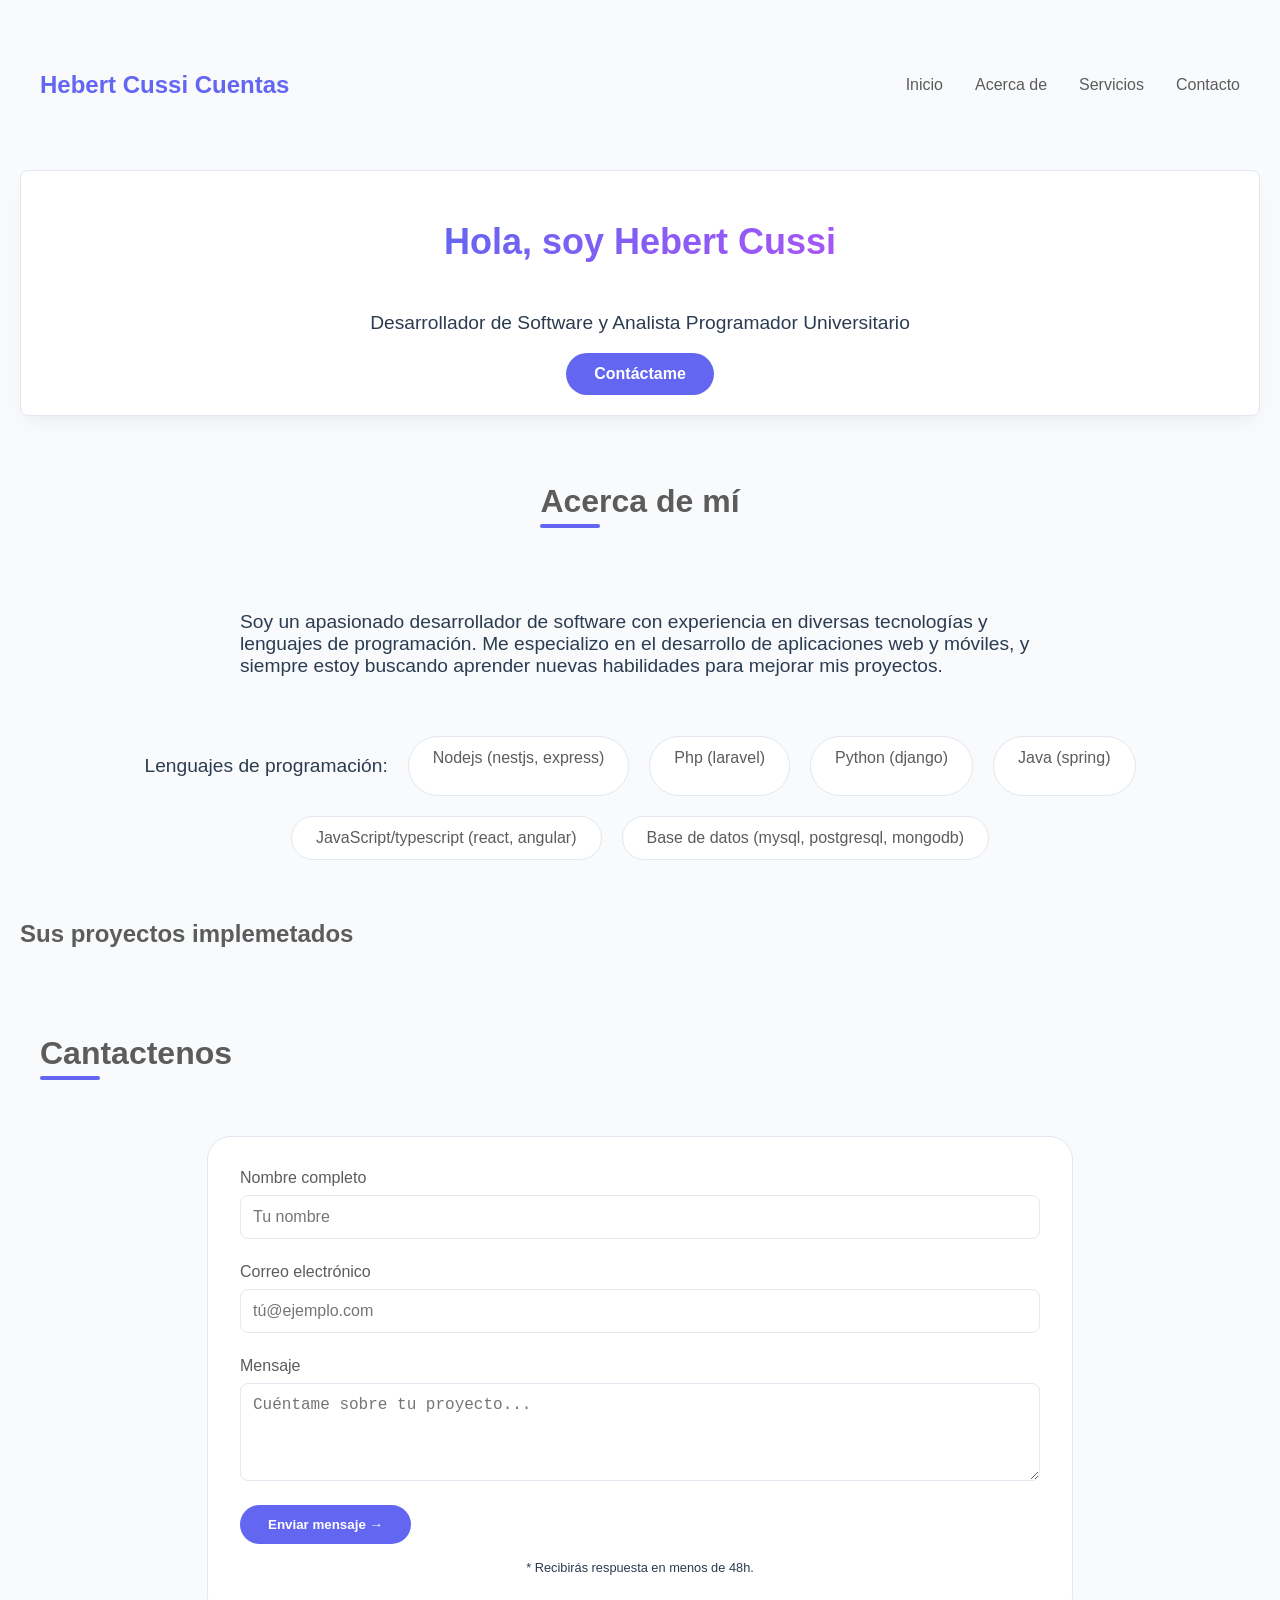
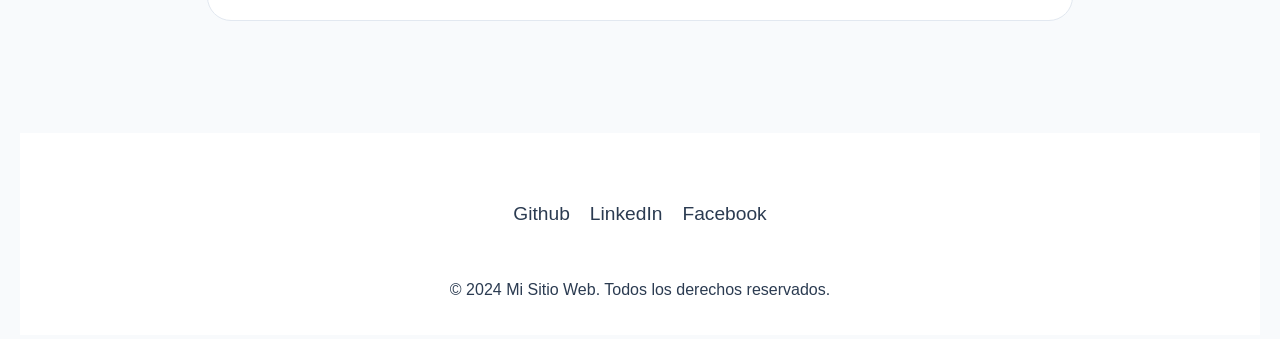
==== Index.html @ a4841333 "Agregar la estructura HTML inicial y los estilos CSS para el sitio web del portafolio." ====
<!DOCTYPE html>
<html lang="es">
<head>
    <meta charset="UTF-8">
    <meta name="viewport" content="width=device-width, initial-scale=1.0">
    <title>Mi Portafolio</title>
    <link rel="stylesheet" href="assets/css/styles.css">
</head>
<body>
    <header>
        <div class="container">
            <div class="navbar">
                <div class="logo">Hebert Cussi Cuentas</div>
                <nav>
                    <ul>
                        <li><a href="#inicio">Inicio</a></li>
                        <li><a href="#acercade">Acerca de</a></li>
                        <li><a href="#servicios">Servicios</a></li>
                        <li><a href="#contacto">Contacto</a></li>
                    </ul>
                </nav>
            </div>
        </div>
        <!-- <h1>Bienvenido a mi sitio web</h1>   -->
    </header>
    <main>
        <section id="inicio">            
            <div class="container person">
                <div class="person-content">
                    <h1>Hola, soy Hebert Cussi</h1>
                    <p>Desarrollador de Software y Analista Programador Universitario</p>
                    <a href="#contacto" class="btn">Contáctame</a>
                </div>
            </div>
        </section>
        <section id="acercade">
            <div class="container about">
                <h2>Acerca de mí</h2>
                <p>Soy un apasionado desarrollador de software con experiencia en diversas tecnologías y lenguajes de programación. Me especializo en el desarrollo de aplicaciones web y móviles, y siempre estoy buscando aprender nuevas habilidades para mejorar mis proyectos.</p>
                <div class="leguajes"><p>Lenguajes de programación:</p>                    
                    <div class="item-l">Nodejs (nestjs, express)</div>
                    <div class="item-l">Php (laravel)</div>
                    <div class="item-l">Python (django)</div>
                    <div class="item-l">Java (spring)</div>
                    <div class="item-l">JavaScript/typescript (react, angular)</div>
                    <div class="item-l">Base de datos (mysql, postgresql, mongodb)</div>
                </div>
            </div>
        </section>
        <section id="servicios">
            <h2>Sus proyectos implemetados</h2>            
        </section>
        <section id="contacto">
            <div class="container contact">
            <h2 class="section-title">Cantactenos</h2>
            <div class="contact-form">
                <form action="#" method="post">
                    <div class="form-group">
                        <label for="nombre">Nombre completo</label>
                        <input type="text" id="nombre" name="nombre" required placeholder="Tu nombre">
                    </div>
                    <div class="form-group">
                        <label for="email">Correo electrónico</label>
                        <input type="email" id="email" name="email" required placeholder="tú@ejemplo.com">
                    </div>
                    <div class="form-group">
                        <label for="mensaje">Mensaje</label>
                        <textarea id="mensaje" name="mensaje" rows="4" required placeholder="Cuéntame sobre tu proyecto..."></textarea>
                    </div>
                    <button type="submit" class="btn-submit">Enviar mensaje →</button>
                </form>
                <p style="margin-top: 1rem; font-size: 0.8rem; text-align: center; color: var(--text-secondary)">* Recibirás respuesta en menos de 48h.</p>
            </div>
        </div>

        </section>
    </main>
    <footer>
        <div class="container">
            <div class="social-links">
                <a href="https://github.com/hebertcussi" target="_blank">Github</a>
                <a href="https://www.linkedin.com/in/hebertcussi" target="_blank">LinkedIn</a>
                <a href="https://www.facebook.com/hebertcussi" target="_blank">Facebook</a>
            </div>
        </div>
        <p>&copy; 2024 Mi Sitio Web. Todos los derechos reservados.</p> 
    </footer>
</body>
---- assets/css/styles.css ----
:root{
    --bg-primary: #f8fafc;
    --bg-secondary: #ffffff;
    --bg-tertiary: #70c0fd;
    --text-primary: #5c5c5c;
    --text-secondary: #2b3b51;
    --accent: #6366f1;
    --accent-hover: #4f46e5;
    --border: #e2e8f0;
    --card-shadow: 0 10px 25px -5px rgba(0, 0, 0, 0.05), 0 8px 10px -6px rgba(0, 0, 0, 0.02);
    --transition: all 0.3s cubic-bezier(0.4, 0, 0.2, 1);
}

body {
    background-color: var(--bg-primary);
    color: var(--text-primary);
    font-family: 'Segoe UI', Tahoma, Geneva, Verdana, sans-serif;
    margin: 0 auto;
    padding: 0 20px;
}

html{
    scroll-behavior: smooth;
}

.container {
    max-width: 1200px;
    margin: 0 auto;
    padding: 40px 20px;
}

nav > ul {
    list-style: none;
    display: flex;
    gap: 20px;
}

nav ul {
    display: flex;
    gap: 2rem;
    flex-wrap: wrap;
}
nav ul li a {
    text-decoration: none;
    color: var(--text-primary);
    font-weight: 500;
    transition: var(--transition);
    padding: 0.5rem 0;
    border-bottom: 2px solid transparent;
}
nav ul li a:hover {
    color: var(--accent);
    border-bottom-color: var(--accent);
}

.navbar {
    display: flex;
    justify-content: space-between;
    align-items: center;
    padding: 20px 0;
    flex-wrap: wrap;
    gap: 20px;
}

.logo {
    font-size: 1.5rem;
    font-weight: bold;
    color: var(--accent);
    text-decoration: none;
}

footer {
    text-align: center;
    padding: 20px 0;
    background-color: var(--bg-secondary);
    color: var(--text-secondary);
    margin-top: 40px;
}

.social-links{
    display: flex;
    justify-content: center;
    gap: 20px;
    margin-top: 10px;
}

.social-links a {
    color: var(--text-secondary);
    font-size: 1.2rem;
    transition: var(--transition);
    text-decoration: none;
}

.social-links a:hover {
    color: var(--accent);
}

.person{
    background-color: var(--bg-secondary);
    border: 1px solid var(--border);
    border-radius: 8px;
    padding: 20px;
    box-shadow: var(--card-shadow);
    transition: var(--transition);
}
.person-content{
    display: flex;
    flex-direction: column;
    align-items: center;
    text-align: center;
}
.person-content h1{
    font-size: 36px;
    background: linear-gradient(135deg, var(--accent), #a855f7);
    color: transparent;
    background-clip: text;
    -webkit-background-clip: text;
}

.person-content p {
    max-width: 600px;
    color: var(--text-secondary);
    font-size: 1.2rem;
}

.btn {
    display: inline-block;
    background: var(--accent);
    color: white;
    padding: 12px 28px;
    border-radius: 40px;
    text-decoration: none;
    font-weight: 600;
    transition: var(--transition);
    border: none;
    cursor: pointer;
    }
.btn:hover {
    background: var(--accent-hover);
    transform: translateY(-3px);
    box-shadow: 0 10px 20px -5px rgba(99, 102, 241, 0.4);
}

.about{
    display: flex;
    flex-direction: column;
    align-items: center;
    gap: 40px;
}

.about h2{    
    position: relative;
    display: inline-block;
    margin-bottom: 2rem;
    font-size: 2rem;
}
.about h2::after {
    content: '';
    position: absolute;
    bottom: -8px;
    left: 0;
    width: 60px;
    height: 4px;
    background: var(--accent);
    border-radius: 2px;
}
.about p {
    max-width: 800px;
    color: var(--text-secondary);
    font-size: 1.2rem;
}
.leguajes{
    display: flex;
    flex-wrap: wrap;
    gap: 20px;
    justify-content: center;
}

.item-l{
    background: var(--bg-secondary);
    border: 1px solid var(--border);
    border-radius: 50px;
    padding: 0.75rem 1.5rem;
    font-weight: 500;
    transition: var(--transition);
    cursor: default;
}
.item-l:hover {
    background: var(--accent);
    color: white;
    transform: translateY(-3px);
    box-shadow: 0 10px 20px -5px rgba(99, 102, 241, 0.4);
}
.section-title{
    position: relative;
    display: inline-block;
    margin-bottom: 2rem;
    font-size: 2rem;
}
.section-title::after {
    content: '';
    position: absolute;
    bottom: -8px;
    left: 0;
    width: 60px;
    height: 4px;
    background: var(--accent);
    border-radius: 2px;
}
.contact-form{
    background: var(--bg-secondary);
            padding: 2rem;
            border-radius: 24px;
            border: 1px solid var(--border);
            max-width: 800px;
            margin: 2rem auto;
}
.form-group{
    display: flex;
    flex-direction: column;
    margin-bottom: 1.5rem;
}
label{
    display: block;
    margin-bottom: 0.5rem;
    font-weight: 500;
}
input, textarea{
    padding: 0.75rem;
    border: 1px solid var(--border);
    border-radius: 8px;
    font-size: 1rem;
    transition: var(--transition);
}

input:focus, textarea:focus{
    border-color: var(--accent);
    outline: none;
    box-shadow: 0 0 0 3px rgba(99, 102, 241, 0.2);
}

.btn-submit{
    display: inline-block;
    background: var(--accent);
    color: white;
    padding: 12px 28px;
    border-radius: 40px;
    text-decoration: none;
    font-weight: 600;
    transition: var(--transition);
    border: none;
    cursor: pointer;
}
.btn-submit:hover {
    background: var(--accent-hover);
    transform: translateY(-3px);
    box-shadow: 0 10px 20px -5px rgba(99, 102, 241, 0.4);
}
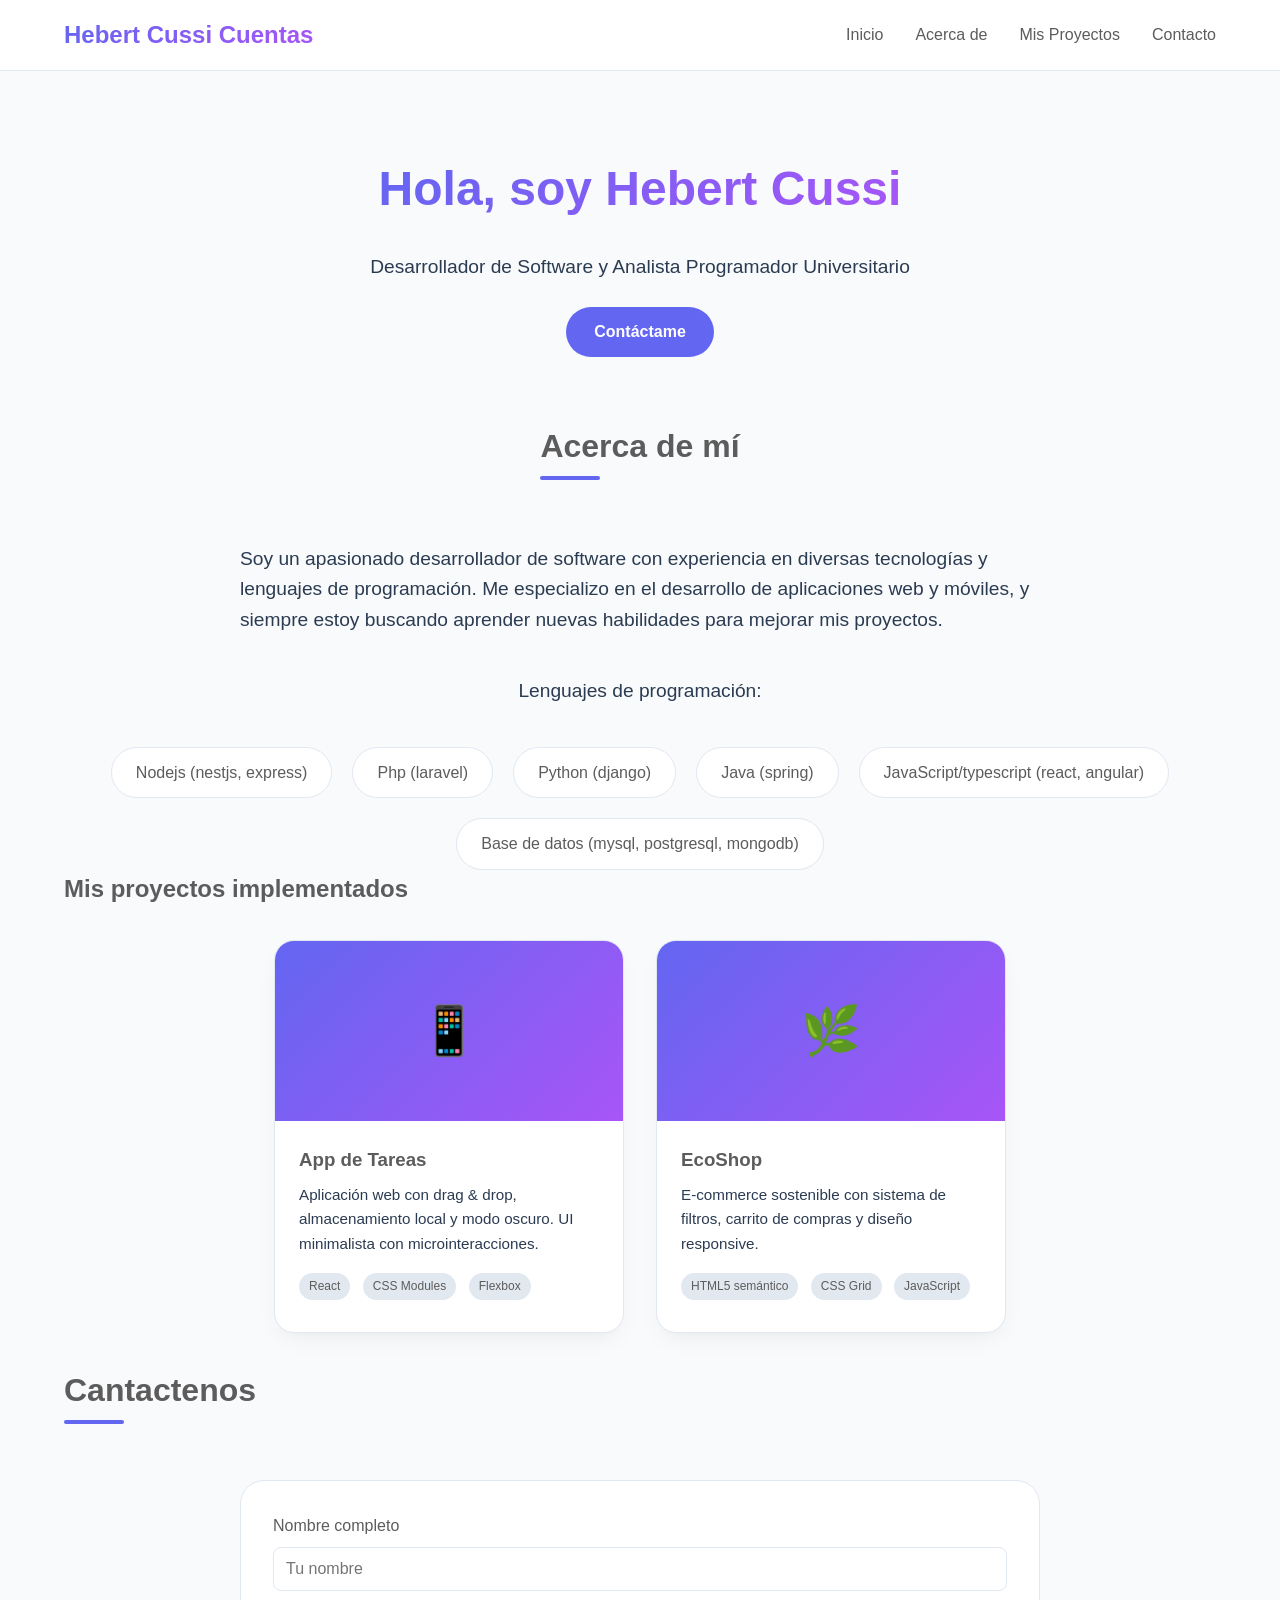
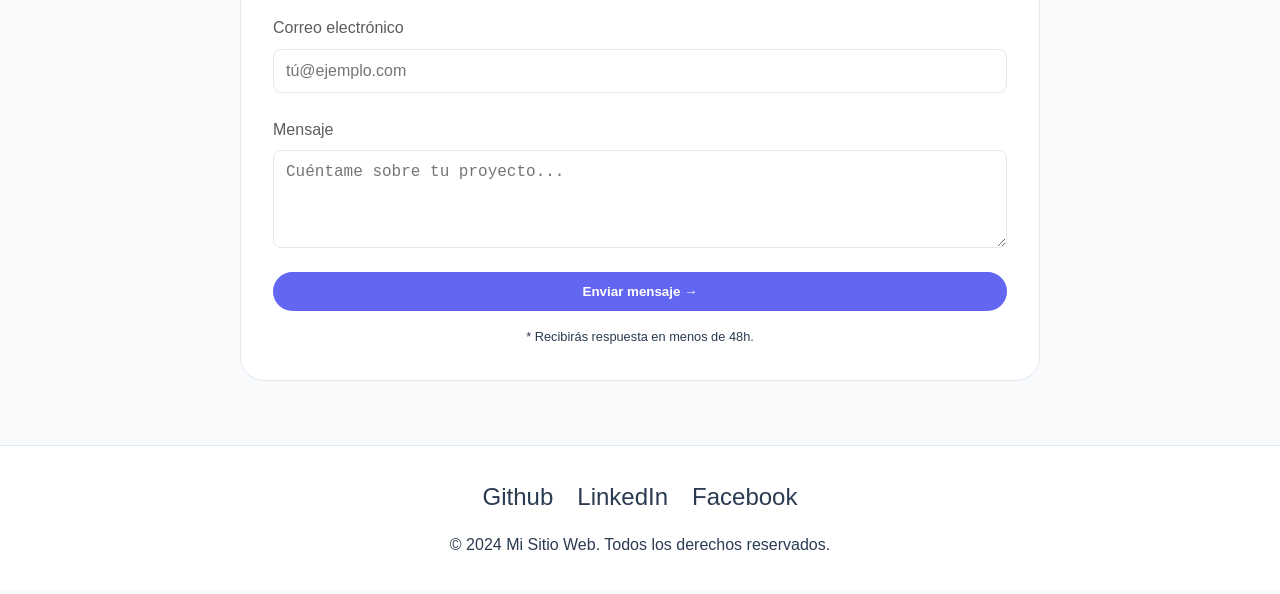
==== commit 0f92e07f: "Personalizar los estilos y adicion de proyectos" ====
--- a/Index.html
+++ b/Index.html
@@ -1,88 +1,148 @@
-<!DOCTYPE html>
+<!doctype html>
 <html lang="es">
-<head>
-    <meta charset="UTF-8">
-    <meta name="viewport" content="width=device-width, initial-scale=1.0">
+  <head>
+    <meta charset="UTF-8" />
+    <meta name="viewport" content="width=device-width, initial-scale=1.0" />
     <title>Mi Portafolio</title>
-    <link rel="stylesheet" href="assets/css/styles.css">
-</head>
-<body>
+    <link rel="stylesheet" href="assets/css/styles.css" />
+  </head>
+  <body>
     <header>
-        <div class="container">
-            <div class="navbar">
-                <div class="logo">Hebert Cussi Cuentas</div>
-                <nav>
-                    <ul>
-                        <li><a href="#inicio">Inicio</a></li>
-                        <li><a href="#acercade">Acerca de</a></li>
-                        <li><a href="#servicios">Servicios</a></li>
-                        <li><a href="#contacto">Contacto</a></li>
-                    </ul>
-                </nav>
-            </div>
+      <div class="container">
+        <div class="navbar">
+          <div class="logo">Hebert Cussi Cuentas</div>
+          <nav>
+            <ul>
+              <li><a href="#inicio">Inicio</a></li>
+              <li><a href="#acercade">Acerca de</a></li>
+              <li><a href="#servicios">Mis Proyectos</a></li>
+              <li><a href="#contacto">Contacto</a></li>
+            </ul>
+          </nav>
         </div>
-        <!-- <h1>Bienvenido a mi sitio web</h1>   -->
+      </div>
+      <!-- <h1>Bienvenido a mi sitio web</h1>   -->
     </header>
     <main>
-        <section id="inicio">            
-            <div class="container person">
-                <div class="person-content">
-                    <h1>Hola, soy Hebert Cussi</h1>
-                    <p>Desarrollador de Software y Analista Programador Universitario</p>
-                    <a href="#contacto" class="btn">Contáctame</a>
+      <section id="inicio">
+        <div class="container person">
+          <div class="person-content">
+            <h1>Hola, soy Hebert Cussi</h1>
+            <p>
+              Desarrollador de Software y Analista Programador Universitario
+            </p>
+            <a href="#contacto" class="btn">Contáctame</a>
+          </div>
+        </div>
+      </section>
+      <section id="acercade">
+        <div class="container about">
+          <h2>Acerca de mí</h2>
+          <p>
+            Soy un apasionado desarrollador de software con experiencia en
+            diversas tecnologías y lenguajes de programación. Me especializo en
+            el desarrollo de aplicaciones web y móviles, y siempre estoy
+            buscando aprender nuevas habilidades para mejorar mis proyectos.
+          </p>
+          <p>Lenguajes de programación:</p>
+          <div class="leguajes">
+            <div class="item-l">Nodejs (nestjs, express)</div>
+            <div class="item-l">Php (laravel)</div>
+            <div class="item-l">Python (django)</div>
+            <div class="item-l">Java (spring)</div>
+            <div class="item-l">JavaScript/typescript (react, angular)</div>
+            <div class="item-l">Base de datos (mysql, postgresql, mongodb)</div>
+          </div>
+        </div>
+      </section>
+      <section id="servicios">
+        <div class="container">
+          <h2>Mis proyectos implementados</h2>
+          <div class="projects-grid">
+            <article class="project-card">
+              <div class="project-img">📱</div>
+              <div class="project-info">
+                <h3>App de Tareas</h3>
+                <p>
+                  Aplicación web con drag & drop, almacenamiento local y modo
+                  oscuro. UI minimalista con microinteracciones.
+                </p>
+                <div>
+                  <span class="tech-badge">React</span>
+                  <span class="tech-badge">CSS Modules</span>
+                  <span class="tech-badge">Flexbox</span>
                 </div>
-            </div>
-        </section>
-        <section id="acercade">
-            <div class="container about">
-                <h2>Acerca de mí</h2>
-                <p>Soy un apasionado desarrollador de software con experiencia en diversas tecnologías y lenguajes de programación. Me especializo en el desarrollo de aplicaciones web y móviles, y siempre estoy buscando aprender nuevas habilidades para mejorar mis proyectos.</p>
-                <div class="leguajes"><p>Lenguajes de programación:</p>                    
-                    <div class="item-l">Nodejs (nestjs, express)</div>
-                    <div class="item-l">Php (laravel)</div>
-                    <div class="item-l">Python (django)</div>
-                    <div class="item-l">Java (spring)</div>
-                    <div class="item-l">JavaScript/typescript (react, angular)</div>
-                    <div class="item-l">Base de datos (mysql, postgresql, mongodb)</div>
+              </div>
+            </article>
+            <article class="project-card">
+              <div class="project-img">🌿</div>
+              <div class="project-info">
+                <h3>EcoShop</h3>
+                <p>
+                  E-commerce sostenible con sistema de filtros, carrito de
+                  compras y diseño responsive.
+                </p>
+                <div>
+                  <span class="tech-badge">HTML5 semántico</span>
+                  <span class="tech-badge">CSS Grid</span>
+                  <span class="tech-badge">JavaScript</span>
                 </div>
-            </div>
-        </section>
-        <section id="servicios">
-            <h2>Sus proyectos implemetados</h2>            
-        </section>
-        <section id="contacto">
-            <div class="container contact">
-            <h2 class="section-title">Cantactenos</h2>
-            <div class="contact-form">
-                <form action="#" method="post">
-                    <div class="form-group">
-                        <label for="nombre">Nombre completo</label>
-                        <input type="text" id="nombre" name="nombre" required placeholder="Tu nombre">
-                    </div>
-                    <div class="form-group">
-                        <label for="email">Correo electrónico</label>
-                        <input type="email" id="email" name="email" required placeholder="tú@ejemplo.com">
-                    </div>
-                    <div class="form-group">
-                        <label for="mensaje">Mensaje</label>
-                        <textarea id="mensaje" name="mensaje" rows="4" required placeholder="Cuéntame sobre tu proyecto..."></textarea>
-                    </div>
-                    <button type="submit" class="btn-submit">Enviar mensaje →</button>
-                </form>
-                <p style="margin-top: 1rem; font-size: 0.8rem; text-align: center; color: var(--text-secondary)">* Recibirás respuesta en menos de 48h.</p>
-            </div>
+              </div>
+            </article>
+          </div>
         </div>
-
-        </section>
+      </section>
+      <section id="contacto">
+        <div class="container contact">
+          <h2 class="section-title">Cantactenos</h2>
+          <div class="contact-form">
+            <form action="#" method="post">
+              <div class="form-group">
+                <label for="nombre">Nombre completo</label>
+                <input
+                  type="text"
+                  id="nombre"
+                  name="nombre"
+                  required
+                  placeholder="Tu nombre"
+                />
+              </div>
+              <div class="form-group">
+                <label for="email">Correo electrónico</label>
+                <input
+                  type="email"
+                  id="email"
+                  name="email"
+                  required
+                  placeholder="tú@ejemplo.com"
+                />
+              </div>
+              <div class="form-group">
+                <label for="mensaje">Mensaje</label>
+                <textarea
+                  id="mensaje"
+                  name="mensaje"
+                  rows="4"
+                  required
+                  placeholder="Cuéntame sobre tu proyecto..."
+                ></textarea>
+              </div>
+              <button type="submit" class="btn-submit">Enviar mensaje →</button>
+            </form>
+            <p >* Recibirás respuesta en menos de 48h.</p>
+          </div>
+        </div>
+      </section>
     </main>
     <footer>
-        <div class="container">
-            <div class="social-links">
-                <a href="https://github.com/hebertcussi" target="_blank">Github</a>
-                <a href="https://www.linkedin.com/in/hebertcussi" target="_blank">LinkedIn</a>
-                <a href="https://www.facebook.com/hebertcussi" target="_blank">Facebook</a>
-            </div>
+      <div class="container">
+        <div class="social-links">
+          <a href="https://github.com/hebertcussi" target="_blank">Github</a>
+          <a href="https://www.linkedin.com/in/hebertcussi" target="_blank">LinkedIn</a>
+          <a href="https://www.facebook.com/hebertcussi" target="_blank">Facebook</a>
         </div>
-        <p>&copy; 2024 Mi Sitio Web. Todos los derechos reservados.</p> 
+      </div>
+      <p>&copy; 2024 Mi Sitio Web. Todos los derechos reservados.</p>
     </footer>
-</body>+  </body>
+</html>
--- a/assets/css/styles.css
+++ b/assets/css/styles.css
@@ -1,4 +1,7 @@
-:root{
+/* ============================================ */
+/* 1. VARIABLES CSS (tema claro/oscuro)         */
+/* ============================================ */
+:root {
     --bg-primary: #f8fafc;
     --bg-secondary: #ffffff;
     --bg-tertiary: #70c0fd;
@@ -11,28 +14,73 @@
     --transition: all 0.3s cubic-bezier(0.4, 0, 0.2, 1);
 }
 
+/* ============================================ */
+/* 2. RESET Y ESTILOS GLOBALES (Box Model)      */
+/* ============================================ */
+* {
+    margin: 0;
+    padding: 0;
+    box-sizing: border-box;
+    /* Modelo de caja consistente */
+}
+
 body {
     background-color: var(--bg-primary);
     color: var(--text-primary);
     font-family: 'Segoe UI', Tahoma, Geneva, Verdana, sans-serif;
-    margin: 0 auto;
-    padding: 0 20px;
-}
-
-html{
+    line-height: 1.6;
+    transition: background-color 0.2s, color 0.2s;
+}
+
+html {
     scroll-behavior: smooth;
 }
 
 .container {
     max-width: 1200px;
     margin: 0 auto;
-    padding: 40px 20px;
-}
-
-nav > ul {
+    padding: 0px 24px;
+}
+
+/* ============================================ */
+/* 3. SELECTORES AVANZADOS                      */
+/* ============================================ */
+
+nav>ul {
     list-style: none;
     display: flex;
-    gap: 20px;
+    gap: 2rem;
+}
+
+.section-title {
+    position: relative;
+    display: inline-block;
+    margin-bottom: 2rem;
+    font-size: 2rem;
+}
+
+.section-title::after {
+    content: '';
+    position: absolute;
+    bottom: -8px;
+    left: 0;
+    width: 60px;
+    height: 4px;
+    background: var(--accent);
+    border-radius: 2px;
+}
+
+/* ============================================ */
+/* 4. HEADER Y NAVEGACIÓN (FLEXBOX)             */
+/* ============================================ */
+
+header {
+    background: var(--bg-secondary);
+    backdrop-filter: blur(8px);
+    border-bottom: 1px solid var(--border);
+    position: sticky;
+    top: 0;
+    z-index: 100;
 }
 
 nav ul {
@@ -40,6 +88,7 @@
     gap: 2rem;
     flex-wrap: wrap;
 }
+
 nav ul li a {
     text-decoration: none;
     color: var(--text-primary);
@@ -48,6 +97,7 @@
     padding: 0.5rem 0;
     border-bottom: 2px solid transparent;
 }
+
 nav ul li a:hover {
     color: var(--accent);
     border-bottom-color: var(--accent);
@@ -57,67 +107,45 @@
     display: flex;
     justify-content: space-between;
     align-items: center;
-    padding: 20px 0;
+    padding: 1rem 0;
     flex-wrap: wrap;
-    gap: 20px;
+    gap: 1rem;
 }
 
 .logo {
     font-size: 1.5rem;
-    font-weight: bold;
-    color: var(--accent);
-    text-decoration: none;
-}
-
-footer {
+    font-weight: 700;
+    color: transparent;
+    background: linear-gradient(135deg, var(--accent), #a855f7);
+    background-clip: text;
+    -webkit-background-clip: text;
+
+}
+
+/* ============================================ */
+/* 5. PERSON SECTION (FLEXBOX CENTRADO)           */
+/* ============================================ */
+.person {
+    padding: 5rem 0 4rem;
     text-align: center;
-    padding: 20px 0;
-    background-color: var(--bg-secondary);
-    color: var(--text-secondary);
-    margin-top: 40px;
-}
-
-.social-links{
-    display: flex;
-    justify-content: center;
-    gap: 20px;
-    margin-top: 10px;
-}
-
-.social-links a {
-    color: var(--text-secondary);
-    font-size: 1.2rem;
-    transition: var(--transition);
-    text-decoration: none;
-}
-
-.social-links a:hover {
-    color: var(--accent);
-}
-
-.person{
-    background-color: var(--bg-secondary);
-    border: 1px solid var(--border);
-    border-radius: 8px;
-    padding: 20px;
-    box-shadow: var(--card-shadow);
-    transition: var(--transition);
-}
-.person-content{
+}
+
+.person-content {
     display: flex;
     flex-direction: column;
     align-items: center;
-    text-align: center;
-}
-.person-content h1{
-    font-size: 36px;
+    gap: 1.5rem;
+}
+
+.person h1 {
+    font-size: 3rem;
     background: linear-gradient(135deg, var(--accent), #a855f7);
     color: transparent;
     background-clip: text;
     -webkit-background-clip: text;
 }
 
-.person-content p {
+.person p {
     max-width: 600px;
     color: var(--text-secondary);
     font-size: 1.2rem;
@@ -134,26 +162,31 @@
     transition: var(--transition);
     border: none;
     cursor: pointer;
-    }
+}
+
 .btn:hover {
     background: var(--accent-hover);
     transform: translateY(-3px);
     box-shadow: 0 10px 20px -5px rgba(99, 102, 241, 0.4);
 }
 
-.about{
+/* ============================================ */
+/* 6. SECCIÓN HABILIDADES (FLEXBOX wrap)        */
+/* ============================================ */
+.about {
     display: flex;
     flex-direction: column;
     align-items: center;
     gap: 40px;
 }
 
-.about h2{    
+.about h2 {
     position: relative;
     display: inline-block;
     margin-bottom: 2rem;
     font-size: 2rem;
 }
+
 .about h2::after {
     content: '';
     position: absolute;
@@ -164,19 +197,21 @@
     background: var(--accent);
     border-radius: 2px;
 }
+
 .about p {
     max-width: 800px;
     color: var(--text-secondary);
     font-size: 1.2rem;
 }
-.leguajes{
+
+.leguajes {
     display: flex;
     flex-wrap: wrap;
     gap: 20px;
     justify-content: center;
 }
 
-.item-l{
+.item-l {
     background: var(--bg-secondary);
     border: 1px solid var(--border);
     border-radius: 50px;
@@ -185,47 +220,112 @@
     transition: var(--transition);
     cursor: default;
 }
+
 .item-l:hover {
     background: var(--accent);
     color: white;
     transform: translateY(-3px);
     box-shadow: 0 10px 20px -5px rgba(99, 102, 241, 0.4);
 }
-.section-title{
-    position: relative;
-    display: inline-block;
-    margin-bottom: 2rem;
-    font-size: 2rem;
-}
-.section-title::after {
-    content: '';
-    position: absolute;
-    bottom: -8px;
-    left: 0;
-    width: 60px;
-    height: 4px;
-    background: var(--accent);
-    border-radius: 2px;
-}
-.contact-form{
-    background: var(--bg-secondary);
-            padding: 2rem;
-            border-radius: 24px;
-            border: 1px solid var(--border);
-            max-width: 800px;
-            margin: 2rem auto;
-}
-.form-group{
+
+
+/* ============================================ */
+/* 7. SECCIÓN PROYECTOS O CURSOS (FLEXBOX + GRID)        */
+/* ============================================ */
+
+
+.projects-grid {
+    display: flex;
+    flex-wrap: wrap;
+    gap: 2rem;
+    justify-content: center;
+    margin: 2rem 0;
+}
+
+/* Tarjetas con modelo de caja claro */
+.project-card {
+    background: var(--bg-secondary);
+    border-radius: 20px;
+    overflow: hidden;
+    box-shadow: var(--card-shadow);
+    transition: var(--transition);
+    flex: 1 1 300px;
+    max-width: 350px;
+    border: 1px solid var(--border);
+}
+
+.project-card:hover {
+    transform: translateY(-8px);
+    box-shadow: 0 20px 30px -12px rgba(0, 0, 0, 0.2);
+}
+
+.project-img {
+    background: linear-gradient(135deg, #6366f1, #a855f7);
+    height: 180px;
+    display: flex;
+    align-items: center;
+    justify-content: center;
+    font-size: 3rem;
+}
+
+.project-info {
+    padding: 1.5rem;
+}
+
+.project-info h3 {
+    margin-bottom: 0.5rem;
+}
+
+.project-info p {
+    color: var(--text-secondary);
+    font-size: 0.95rem;
+    margin-bottom: 1rem;
+}
+
+.tech-badge {
+    display: inline-block;
+    background: var(--border);
+    padding: 4px 10px;
+    border-radius: 20px;
+    font-size: 0.75rem;
+    margin-right: 0.5rem;
+    margin-bottom: 0.5rem;
+    color: var(--text-primary);
+}
+
+/* ============================================ */
+/* 8. SECCIÓN CONTACTO (FORMULARIO)             */
+/* ============================================ */
+.contact-form {
+    background: var(--bg-secondary);
+    padding: 2rem;
+    border-radius: 24px;
+    border: 1px solid var(--border);
+    max-width: 800px;
+    margin: 2rem auto;
+}
+
+.contact-form p {
+    margin-top: 1rem;
+    font-size: 0.8rem;
+    text-align: center;
+    color: var(--text-secondary);
+}
+
+.form-group {
     display: flex;
     flex-direction: column;
     margin-bottom: 1.5rem;
 }
-label{
+
+label {
     display: block;
     margin-bottom: 0.5rem;
     font-weight: 500;
 }
-input, textarea{
+
+input,
+textarea {
     padding: 0.75rem;
     border: 1px solid var(--border);
     border-radius: 8px;
@@ -233,26 +333,62 @@
     transition: var(--transition);
 }
 
-input:focus, textarea:focus{
+input:focus,
+textarea:focus {
     border-color: var(--accent);
     outline: none;
     box-shadow: 0 0 0 3px rgba(99, 102, 241, 0.2);
 }
 
-.btn-submit{
+.btn-submit {
     display: inline-block;
     background: var(--accent);
     color: white;
-    padding: 12px 28px;
+    padding: 12px;
     border-radius: 40px;
     text-decoration: none;
     font-weight: 600;
     transition: var(--transition);
     border: none;
     cursor: pointer;
-}
+    width: 100%;
+    font-weight: bold;
+}
+
 .btn-submit:hover {
     background: var(--accent-hover);
     transform: translateY(-3px);
     box-shadow: 0 10px 20px -5px rgba(99, 102, 241, 0.4);
+}
+
+/* ============================================ */
+/* 9. FOOTER (FLEXBOX)                          */
+/* ============================================ */
+
+footer {
+    text-align: center;
+    padding: 2rem 0;
+    background: var(--bg-secondary);
+    color: var(--text-secondary);
+    margin-top: 4rem;
+    border-top: 1px solid var(--border);
+}
+
+.social-links {
+    display: flex;
+    justify-content: center;
+    gap: 1.5rem;
+    margin-bottom: 1rem;
+}
+
+.social-links a {
+    color: var(--text-secondary);
+    font-size: 1.5rem;
+    transition: var(--transition);
+    text-decoration: none;
+}
+
+.social-links a:hover {
+    color: var(--accent);
+    transform: translateY(-3px);
 }
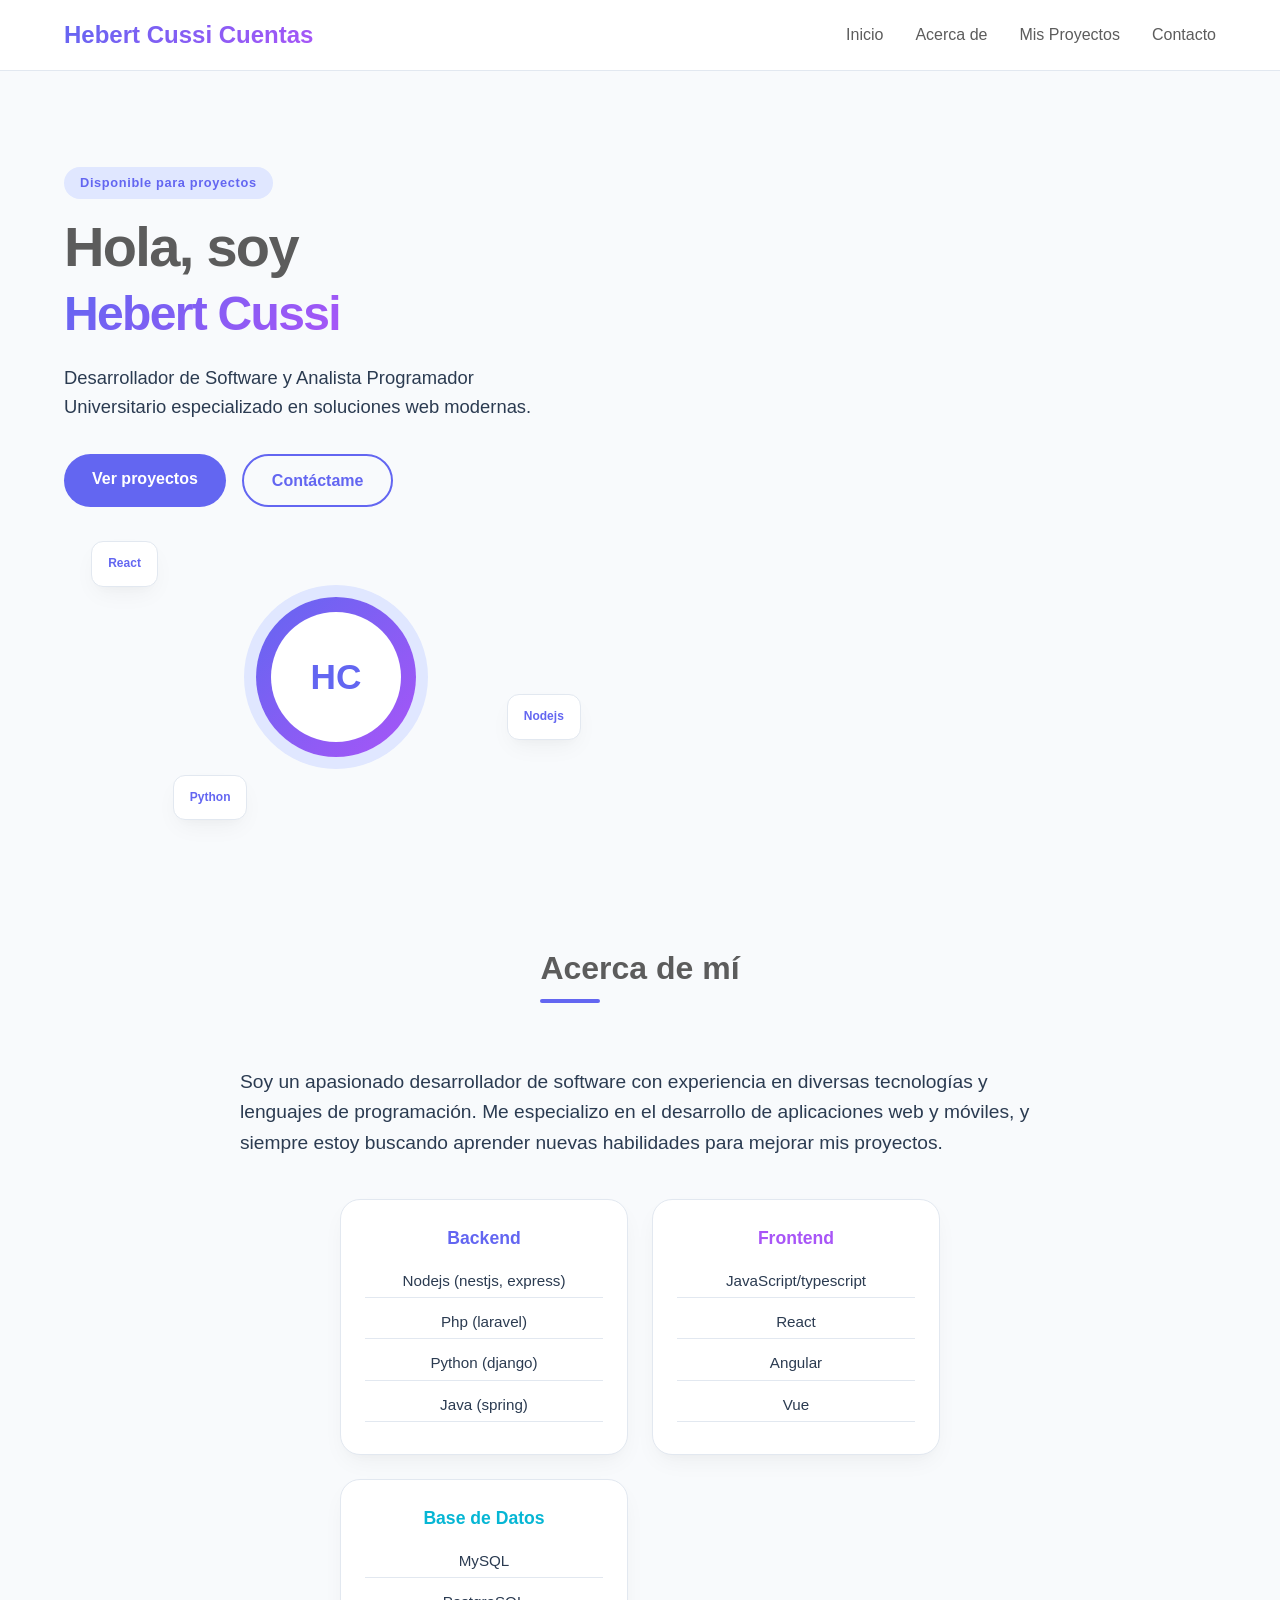
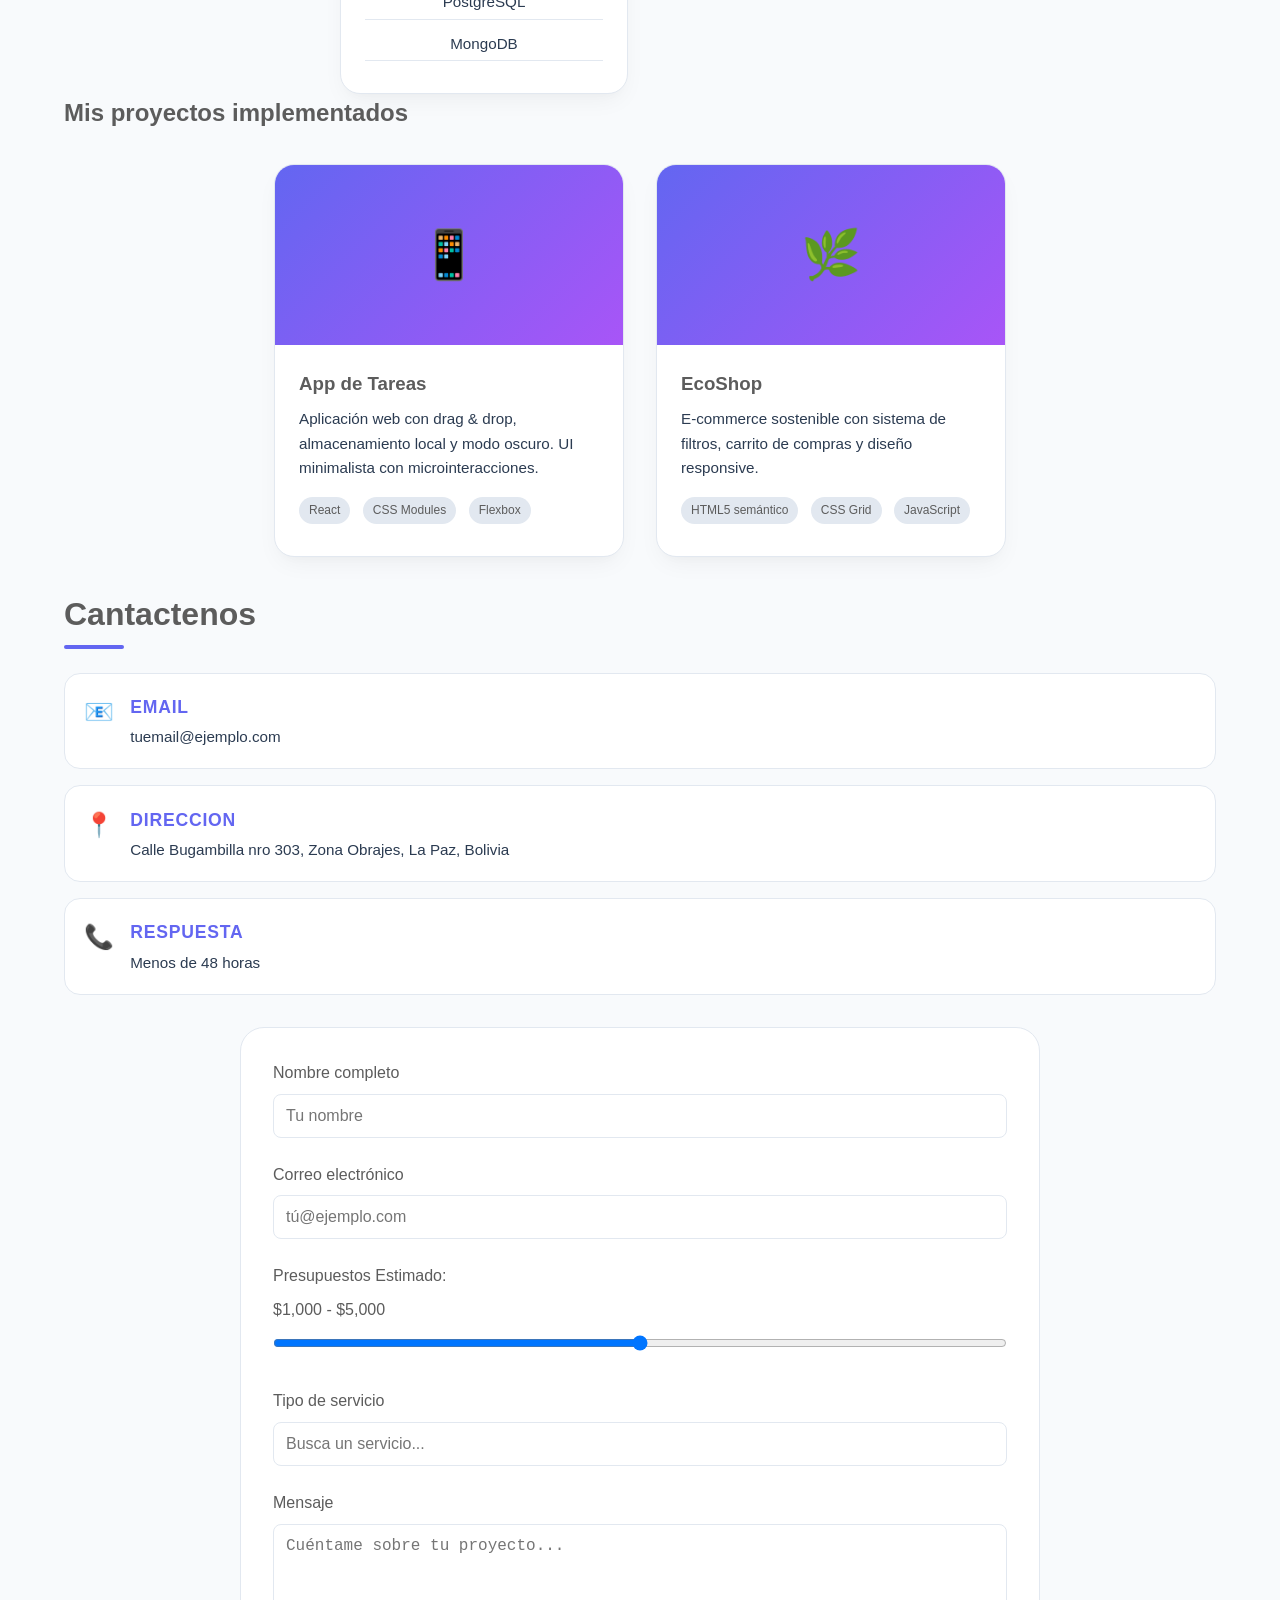
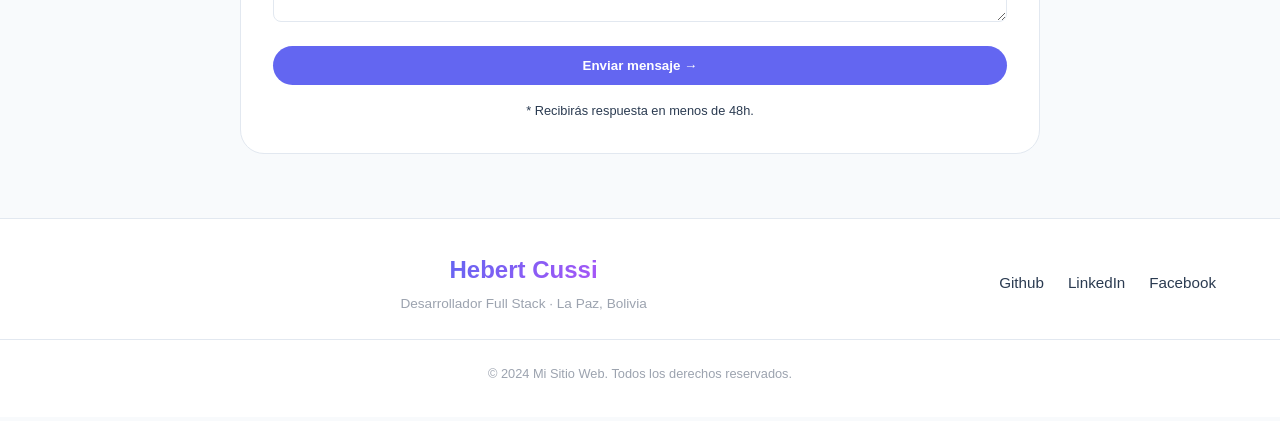
==== commit 69a496db: "diseño resposivo" ====
--- a/Index.html
+++ b/Index.html
@@ -1,9 +1,18 @@
 <!doctype html>
 <html lang="es">
   <head>
-    <meta charset="UTF-8" />
+    <meta charset="UTF-8" />    
     <meta name="viewport" content="width=device-width, initial-scale=1.0" />
+    <!-- ✅ SEO & Open Graph Meta Tags -->
+    <meta name="description" content="Portafolio de Hebert Cussi, desarrollador de software especializado en aplicaciones web y móviles. Proyectos destacados, habilidades técnicas y contacto." />
+    <meta name="keywords" content="Hebert Cussi, desarrollador, software, web, móviles, Nodejs, Php, Python, Java, JavaScript" />
+    <meta name="author" content="Hebert Cussi Cuentas" />
+    <meta property="og:title" content="Portafolio de Hebert Cussi" />
+    <meta property="og:description" content="Descubre los proyectos y habilidades de Hebert Cussi, un apasionado desarrollador de software con experiencia en diversas tecnologías." />
+    <meta property="og:type" content="website" />
+    <meta property="og:url" content="https://hebertcussi.dev/" />    
     <title>Mi Portafolio</title>
+
     <link rel="stylesheet" href="assets/css/styles.css" />
   </head>
   <body>
@@ -24,15 +33,24 @@
       <!-- <h1>Bienvenido a mi sitio web</h1>   -->
     </header>
     <main>
-      <section id="inicio">
+      <section id="inicio" aria-label="Presentación">
         <div class="container person">
           <div class="person-content">
-            <h1>Hola, soy Hebert Cussi</h1>
-            <p>
-              Desarrollador de Software y Analista Programador Universitario
-            </p>
-            <a href="#contacto" class="btn">Contáctame</a>
-          </div>
+            <span class="person-badge">Disponible para proyectos</span>
+            <h1>Hola, soy <br> <strong>Hebert Cussi</strong> </h1>
+            <p> Desarrollador de Software y Analista Programador Universitario especializado en soluciones web modernas.</p>
+            <div class="actions">
+              <a href="#servicios" class="btn bnt--primary">Ver proyectos</a>
+              <a href="#contacto" class="btn btn--secondary">Contáctame</a>            
+            </div>
+            <aside class="person-img" aria-hidden="true">
+              <div class="float-card card--a">React</div>
+              <div class="float-card card--b">Nodejs</div>
+              <div class="float-card card--c">Python</div>
+              <div class="avatar">
+                <div class="avatar-interior">HC</div>
+              </div>
+            </aside>
         </div>
       </section>
       <section id="acercade">
@@ -44,15 +62,34 @@
             el desarrollo de aplicaciones web y móviles, y siempre estoy
             buscando aprender nuevas habilidades para mejorar mis proyectos.
           </p>
-          <p>Lenguajes de programación:</p>
-          <div class="leguajes">
-            <div class="item-l">Nodejs (nestjs, express)</div>
-            <div class="item-l">Php (laravel)</div>
-            <div class="item-l">Python (django)</div>
-            <div class="item-l">Java (spring)</div>
-            <div class="item-l">JavaScript/typescript (react, angular)</div>
-            <div class="item-l">Base de datos (mysql, postgresql, mongodb)</div>
-          </div>
+          <div class="skill-grid" >
+            <article class="skill-card skill--backend">
+              <h3>Backend</h3>
+              <ul>
+                <li>Nodejs (nestjs, express)</li>
+                <li>Php (laravel)</li>
+                <li>Python (django)</li>
+                <li>Java (spring)</li>
+              </ul>
+            </article>
+            <article class="skill-card skill--frontend">
+              <h3>Frontend</h3>
+              <ul>
+                <li>JavaScript/typescript</li>
+                <li>React</li>
+                <li>Angular</li>
+                <li>Vue</li>                
+              </ul>
+            </article>
+            <article class="skill-card skill--database">
+              <h3>Base de Datos</h3>
+              <ul>
+                <li>MySQL</li>
+                <li>PostgreSQL</li>
+                <li>MongoDB</li>
+              </ul>
+            </article>
+          </div>          
         </div>
       </section>
       <section id="servicios">
@@ -95,6 +132,30 @@
       <section id="contacto">
         <div class="container contact">
           <h2 class="section-title">Cantactenos</h2>
+          <div class="contacto-info">
+            <div class="contacto-item">
+              <span class="contacto-icon">📧</span>
+              <div>
+                <strong>Email</strong>
+                <p>tuemail@ejemplo.com</p>
+              </div>
+            </div>
+            <div class="contacto-item">
+              <span class="contacto-icon">📍</span>
+              <div>
+                <strong>Direccion</strong>
+                <p>Calle Bugambilla nro 303, Zona Obrajes, La Paz, Bolivia</p>
+              </div>
+            </div>
+            <div class="contacto-item">
+              <span class="contacto-icon">📞</span>
+              <div>
+                <strong>Respuesta</strong>
+                <p>Menos de 48 horas</p>
+              </div>
+            </div>
+
+          </div>
           <div class="contact-form">
             <form action="#" method="post">
               <div class="form-group">
@@ -118,7 +179,37 @@
                 />
               </div>
               <div class="form-group">
-                <label for="mensaje">Mensaje</label>
+                <label for="presupuesto">Presupuestos Estimado:</label>
+                <span class="rango-valor" id="rango-valor">$1,000 - $5,000</span>
+                <input
+                  type="range"
+                  id="presupuesto"
+                  name="presupuesto"
+                  min="1000"
+                  max="5000"
+                  step="500"
+                  value="3000"
+                />
+              </div>
+              <div class="form-group">
+                  <label for="servicio">Tipo de servicio</label>
+                  <input
+                    type="search"
+                    id="servicio"
+                    name="servicio"
+                    list="servicios-list"
+                    placeholder="Busca un servicio..."
+                  />
+                  <datalist id="servicios-list">
+                    <option value="Desarrollo Web Full Stack">
+                    <option value="API REST / Back-End">
+                    <option value="Diseño UI / Front-End">
+                    <option value="Base de Datos">
+                    <option value="Consultoría Técnica">
+                  </datalist>
+                </div>
+              <div class="form-group">
+                  <label for="mensaje">Mensaje</label>
                 <textarea
                   id="mensaje"
                   name="mensaje"
@@ -135,14 +226,18 @@
       </section>
     </main>
     <footer>
-      <div class="container">
-        <div class="social-links">
+      <div class="container footer-grid">
+        <div class="footer-brand">
+          <span class="logo">Hebert Cussi</span>
+          <p>Desarrollador Full Stack · La Paz, Bolivia</p>
+        </div>
+        <nav class="social-links">
           <a href="https://github.com/hebertcussi" target="_blank">Github</a>
           <a href="https://www.linkedin.com/in/hebertcussi" target="_blank">LinkedIn</a>
           <a href="https://www.facebook.com/hebertcussi" target="_blank">Facebook</a>
-        </div>
+        </nav>
       </div>
-      <p>&copy; 2024 Mi Sitio Web. Todos los derechos reservados.</p>
+      <p class="footer-copy">&copy; 2024 Mi Sitio Web. Todos los derechos reservados.</p>
     </footer>
   </body>
 </html>
--- a/assets/css/styles.css
+++ b/assets/css/styles.css
@@ -12,12 +12,25 @@
     --border: #e2e8f0;
     --card-shadow: 0 10px 25px -5px rgba(0, 0, 0, 0.05), 0 8px 10px -6px rgba(0, 0, 0, 0.02);
     --transition: all 0.3s cubic-bezier(0.4, 0, 0.2, 1);
+
+    --accent-light: #e0e7ff;
+
+  --text-muted:    #9ca3af;
+  --accent-2:      #a855f7;
+  /* Transición estándar */
+
+  /* Tipografía */
+  --font-body:     'Segoe UI', Tahoma, Geneva, Verdana, sans-serif;
+
+  /* Espaciados */
+  --section-py:    6rem;
+  --gap:           2rem;
 }
 
 /* ============================================ */
 /* 2. RESET Y ESTILOS GLOBALES (Box Model)      */
 /* ============================================ */
-* {
+*,*::before, *::after {
     margin: 0;
     padding: 0;
     box-sizing: border-box;
@@ -27,19 +40,31 @@
 body {
     background-color: var(--bg-primary);
     color: var(--text-primary);
-    font-family: 'Segoe UI', Tahoma, Geneva, Verdana, sans-serif;
-    line-height: 1.6;
-    transition: background-color 0.2s, color 0.2s;
+    font-family: var(--font-body);
+    line-height: 1.6;  
+    animation: pageFadeIn 0.6s ease both;
 }
 
 html {
     scroll-behavior: smooth;
 }
+
+/* ✅ KEYFRAMES: Entrada de página */
+@keyframes pageFadeIn {
+  from { opacity: 0; transform: translateY(8px); }
+  to   { opacity: 1; transform: translateY(0); }
+}
+
+img, svg { display: block; max-width: 100%; }
+ul { list-style: none; }
+a { color: inherit; }
+
 
 .container {
     max-width: 1200px;
     margin: 0 auto;
-    padding: 0px 24px;
+    padding: 0px 1.5rem;
+    width: 100%;
 }
 
 /* ============================================ */
@@ -81,6 +106,14 @@
     position: sticky;
     top: 0;
     z-index: 100;
+    
+    -webkit-backdrop-filter: blur(12px);
+    animation: slideDown 0.5s ease both;
+}
+
+@keyframes slideDown {
+  from { transform: translateY(-100%); opacity: 0; }
+  to   { transform: translateY(0);     opacity: 1; }
 }
 
 nav ul {
@@ -125,19 +158,55 @@
 /* ============================================ */
 /* 5. PERSON SECTION (FLEXBOX CENTRADO)           */
 /* ============================================ */
+#inicio {
+  padding: var(--section-py) 0;
+  overflow: hidden;
+}
 .person {
-    padding: 5rem 0 4rem;
-    text-align: center;
+    /* padding: 5rem 0 4rem;
+    text-align: center; */
+    display: grid;
+    grid-template-columns: 1fr 1fr;   /* 2 columnas iguales */
+    grid-template-areas: "content visual";
+    align-items: center;
+    gap: 4rem;
 }
 
 .person-content {
-    display: flex;
+    /* display: flex;
     flex-direction: column;
     align-items: center;
-    gap: 1.5rem;
+    gap: 1.5rem; */
+    grid-area: content;
+}
+
+.person-img {
+    grid-area: visual;
+}
+
+.person-badge {
+    display: inline-block;
+    background: var(--accent-light);
+    color: var(--accent);
+    padding: .35rem 1rem;
+    border-radius: 50px;
+    font-size: 0.8rem;
+    font-weight: 600;
+    letter-spacing: 0.05em;
+    margin-bottom: 1rem;
+    /*Animacion*/
+    animation: fadeUp 0.6s 0.2s ease both;
 }
 
 .person h1 {
+  font-size: clamp(2rem, 5vw, 3.5rem);  /* ✅ clamp() – unidad relativa fluida */
+  line-height: 1.15;
+  letter-spacing: -0.03em;
+  margin-bottom: 1.2rem;
+  animation: fadeUp 0.6s 0.35s ease both;
+}
+
+.person h1 strong {
     font-size: 3rem;
     background: linear-gradient(135deg, var(--accent), #a855f7);
     color: transparent;
@@ -146,9 +215,18 @@
 }
 
 .person p {
-    max-width: 600px;
+    font-size: clamp(1rem, 2vw, 1.15rem);
+    max-width: 480px;
     color: var(--text-secondary);
-    font-size: 1.2rem;
+    margin-bottom: 2rem;
+    animation: fadeUp 0.6s 0.4s ease both;
+}
+
+.actions {
+  display: flex;      /* Flexbox */
+  gap: 1rem;
+  flex-wrap: wrap;
+  animation: fadeUp 0.6s 0.55s ease both;
 }
 
 .btn {
@@ -168,6 +246,107 @@
     background: var(--accent-hover);
     transform: translateY(-3px);
     box-shadow: 0 10px 20px -5px rgba(99, 102, 241, 0.4);
+}
+
+.btn--primary {
+    background: var(--accent);
+    color: white;
+}
+
+.btn--primary:hover {
+    background: var(--accent-hover);
+    transform: translateY(-3px);
+    box-shadow: 0 10px 20px -5px rgba(99, 102, 241, 0.4);
+}
+
+.btn--secondary {
+    background: transparent;
+    color: var(--accent);
+    border: 2px solid var(--accent);
+}
+
+.btn--secondary:hover {
+    background: var(--accent);
+    color: white;
+    transform: translateY(-3px);
+    box-shadow: 0 10px 20px -5px rgba(99, 102, 241, 0.4);
+}
+
+.person-img {
+  position: relative;
+  height: 340px;
+  animation: fadeUp 0.6s 0.3s ease both;
+}
+
+.avatar {
+    position: absolute;
+    inset: 50% auto auto 50%;
+    transform: translate(-50%, -50%);
+    width: 160px;
+    height: 160px;
+    border-radius: 50%;
+    background: linear-gradient(135deg, var(--accent), var(--accent-2));
+    display: flex;
+    align-items: center;
+    justify-content: center;
+    box-shadow: 0 0 0 12px var(--accent-light);
+    /* ✅ ANIMACIÓN: pulso continuo */
+    animation: pulse 3s ease-in-out infinite;
+}
+
+.avatar-interior {
+    width: 130px;
+    height: 130px;
+    border-radius: 50%;
+    background: var(--bg-secondary);
+    display: flex;
+    align-items: center;
+    justify-content: center;
+    font-size: 2.2rem;
+    font-weight: 800;
+    color: var(--accent)
+}
+/* ✅ KEYFRAMES: pulso */
+@keyframes pulse {
+  0%, 100% { box-shadow: 0 0 0 12px var(--accent-light); }
+  50%       { box-shadow: 0 0 0 20px rgba(99,102,241,0.08); }
+}
+
+.float-card {
+    position: absolute;
+    background: var(--bg-secondary);
+    border: 1px solid var(--border);
+    border-radius: 12px;
+    padding: 0.75rem 1rem;
+    font-size: 0.75rem;
+    font-weight: 600;
+    color: var(--accent);
+    box-shadow: var(--card-shadow);
+    animation: float 4s ease-in-out infinite;
+}
+
+.card--a {
+    top: 10%;
+    left: 5%;
+    animation-delay: 0s;
+}
+
+.card--b {
+    top: 55%;
+    right: 5%;
+    animation-delay: 1s;
+}
+
+.card--c {
+    bottom: 8%;
+    left: 20%;
+    animation-delay: 0.7s;
+}
+
+
+@keyframes pulse {
+  0%, 100% { box-shadow: 0 0 0 12px var(--accent-light); }
+  50%       { box-shadow: 0 0 0 20px rgba(99,102,241,0.08); }
 }
 
 /* ============================================ */
@@ -204,7 +383,7 @@
     font-size: 1.2rem;
 }
 
-.leguajes {
+/* .leguajes {
     display: flex;
     flex-wrap: wrap;
     gap: 20px;
@@ -227,7 +406,51 @@
     transform: translateY(-3px);
     box-shadow: 0 10px 20px -5px rgba(99, 102, 241, 0.4);
 }
-
+ */
+
+ .skill-grid{
+    display: grid;
+    grid-template-columns: repeat(auto-fill, minmax(220px, 1fr)); 
+    gap: 1.5rem;
+    max-width: 600px;
+    width: 100%;
+     /* Centrado horizontal */
+     margin: 0 auto;
+ }
+
+ .skill-card{
+    background: var(--bg-secondary);
+    border-radius: 20px;
+    padding: 1.5rem;
+    text-align: center;
+    border: 1px solid var(--border);
+    box-shadow: var(--card-shadow);
+    transition: var(--transition);
+    animation: faceUP 0.6s ease both;
+ }
+
+.skill-card:hover {
+    transform: translateY(-8px);
+    box-shadow: 0 20px 30px -12px rgba(0, 0, 0, 0.2);
+}
+
+.skill-card h3{
+    font-size: 1.1rem;
+    font-weight: 700;
+    color: var(--accent);
+    margin-bottom: 0.8rem;
+}
+
+.skill-card li{
+    color: var(--text-secondary);
+    font-size: 0.95rem;
+    margin-bottom: 0.5rem;
+    padding: 0.25rem 0;
+    border-bottom: 1px solid var(--border);
+}
+.skill--backend h3  { color: #6366f1; }
+.skill--frontend h3 { color: #a855f7; }
+.skill--database h3       { color: #06b6d4; }
 
 /* ============================================ */
 /* 7. SECCIÓN PROYECTOS O CURSOS (FLEXBOX + GRID)        */
@@ -361,6 +584,46 @@
     box-shadow: 0 10px 20px -5px rgba(99, 102, 241, 0.4);
 }
 
+.contacto-info{
+    grid-area: info;
+}
+.contact-form {
+    grid-area: form;
+}
+
+.contacto-item{
+    display: flex;
+    align-items: flex-start;
+    gap: 1rem;
+    padding: 1.2rem;
+    background: var(--bg-secondary);
+    border-radius: 16px;
+    border: 1px solid var(--border);
+    margin-bottom: 1rem;
+    transition: var(--transition);
+}
+.contacto-item:hover {
+    transform: translateX(6px);
+    border-color: var(--accent);
+}
+.contacto-icon{
+    font-size:1.5rem;
+    flex-shrink: 0;
+}
+.contacto-item strong{
+    display: block;    
+    font-size: 1.1rem;
+    font-weight: 700;    
+    color: var(--accent);
+    margin-bottom: 0.25rem;
+    text-transform: uppercase;
+    letter-spacing: 0.05rem;
+}
+.contacto-item p{
+    color: var(--text-secondary);
+    font-size: 0.95rem;
+}
+
 /* ============================================ */
 /* 9. FOOTER (FLEXBOX)                          */
 /* ============================================ */
@@ -374,7 +637,7 @@
     border-top: 1px solid var(--border);
 }
 
-.social-links {
+/*.social-links {
     display: flex;
     justify-content: center;
     gap: 1.5rem;
@@ -391,4 +654,59 @@
 .social-links a:hover {
     color: var(--accent);
     transform: translateY(-3px);
+}*/
+
+.footer-grid {
+  display: grid;
+  grid-template-columns: 1fr auto;
+  align-items: center;
+  gap: 1rem;
+  margin-bottom: 1.5rem;
+}
+
+.footer-brand p {
+  font-size: 0.85rem;
+  color: var(--text-muted);
+  margin-top: 0.25rem;
+}
+
+.social-links {
+  display: flex;
+  gap: 1.5rem;
+}
+
+.social-links a {
+  color: var(--text-secondary);
+  font-size: 0.95rem;
+  font-weight: 500;
+  text-decoration: none;
+  transition: var(--transition);
+  position: relative;
+}
+
+.social-links a::after {
+  content: '';
+  position: absolute;
+  bottom: -2px;
+  left: 0;
+  width: 0;
+  height: 2px;
+  background: var(--accent);
+  /* ✅ TRANSICIÓN: underline animado */
+  transition: width 0.3s ease;
+}
+
+.social-links a:hover {
+  color: var(--accent);
+  /* ✅ TRANSFORM: sube el link */
+  transform: translateY(-3px);
+}
+.social-links a:hover::after { width: 100%; }
+
+.footer-copy {
+  text-align: center;
+  font-size: 0.8rem;
+  color: var(--text-muted);
+  padding-top: 1.5rem;
+  border-top: 1px solid var(--border);
 }
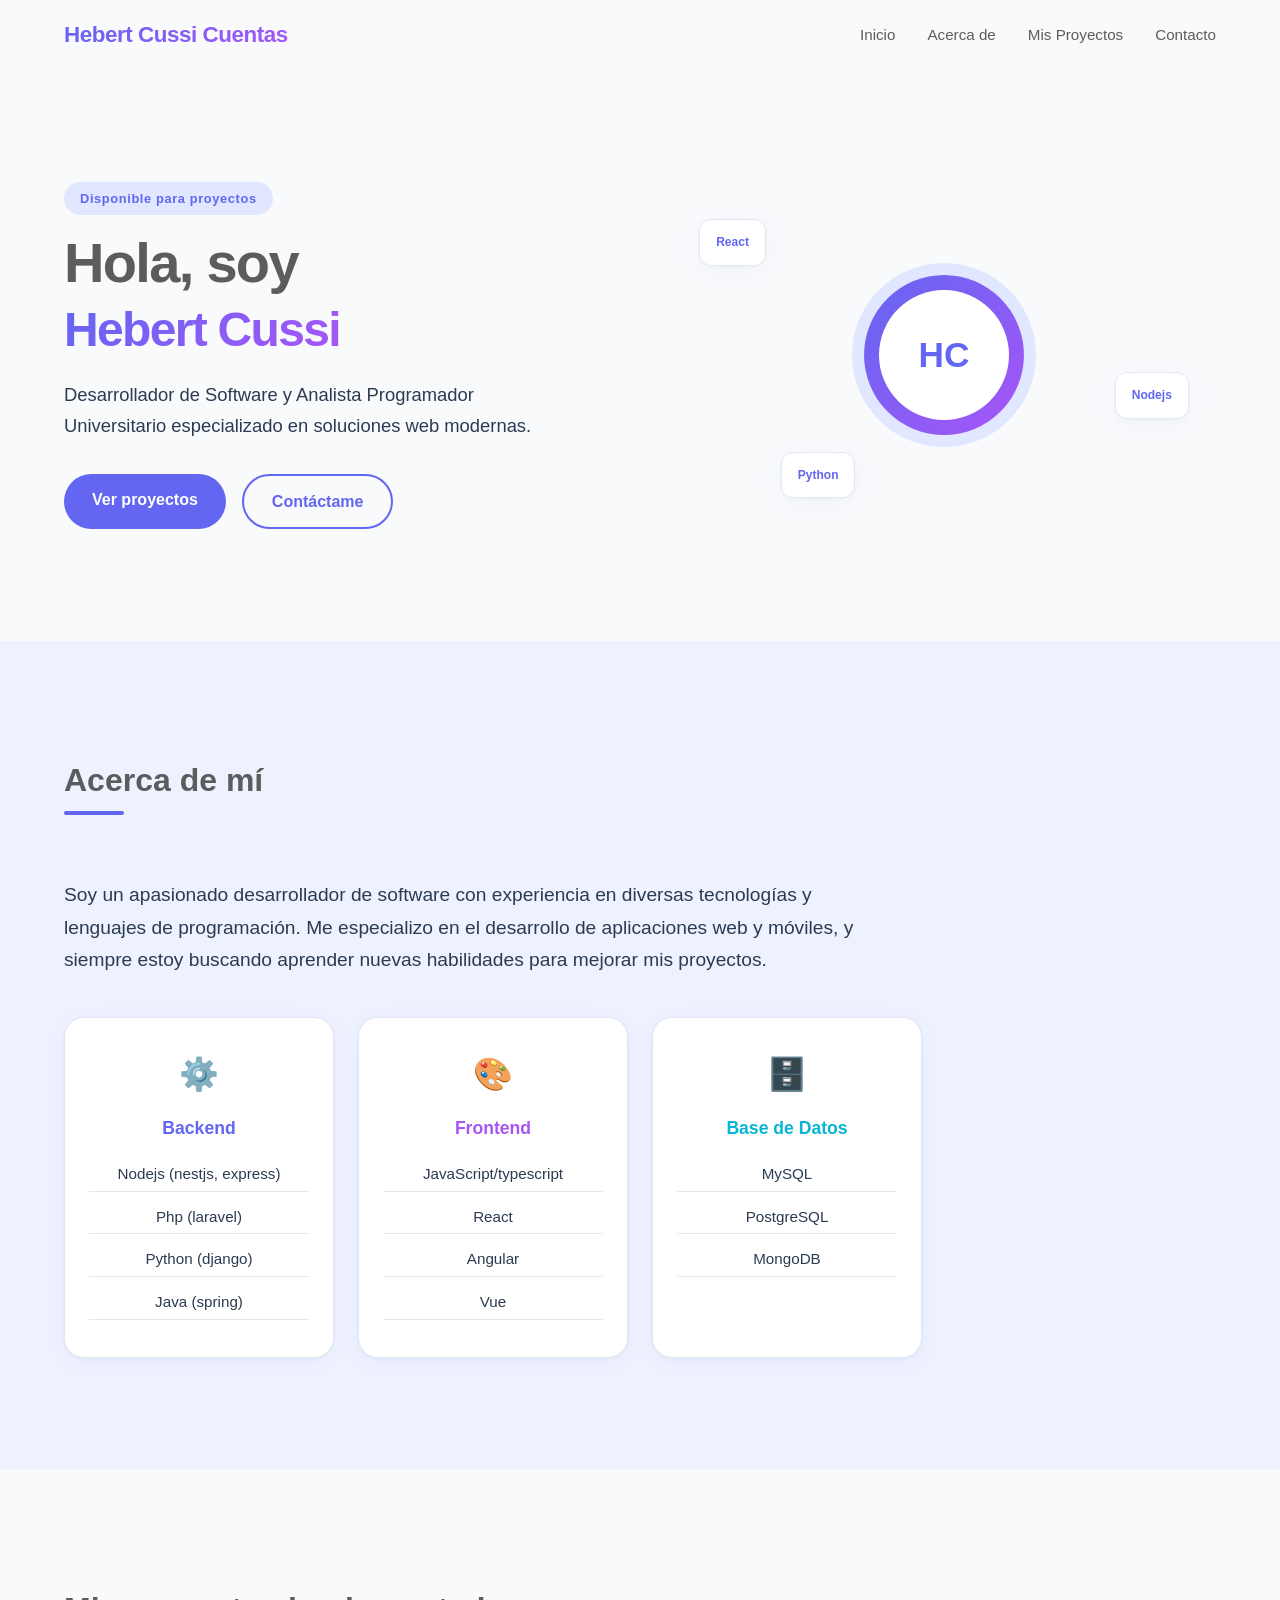
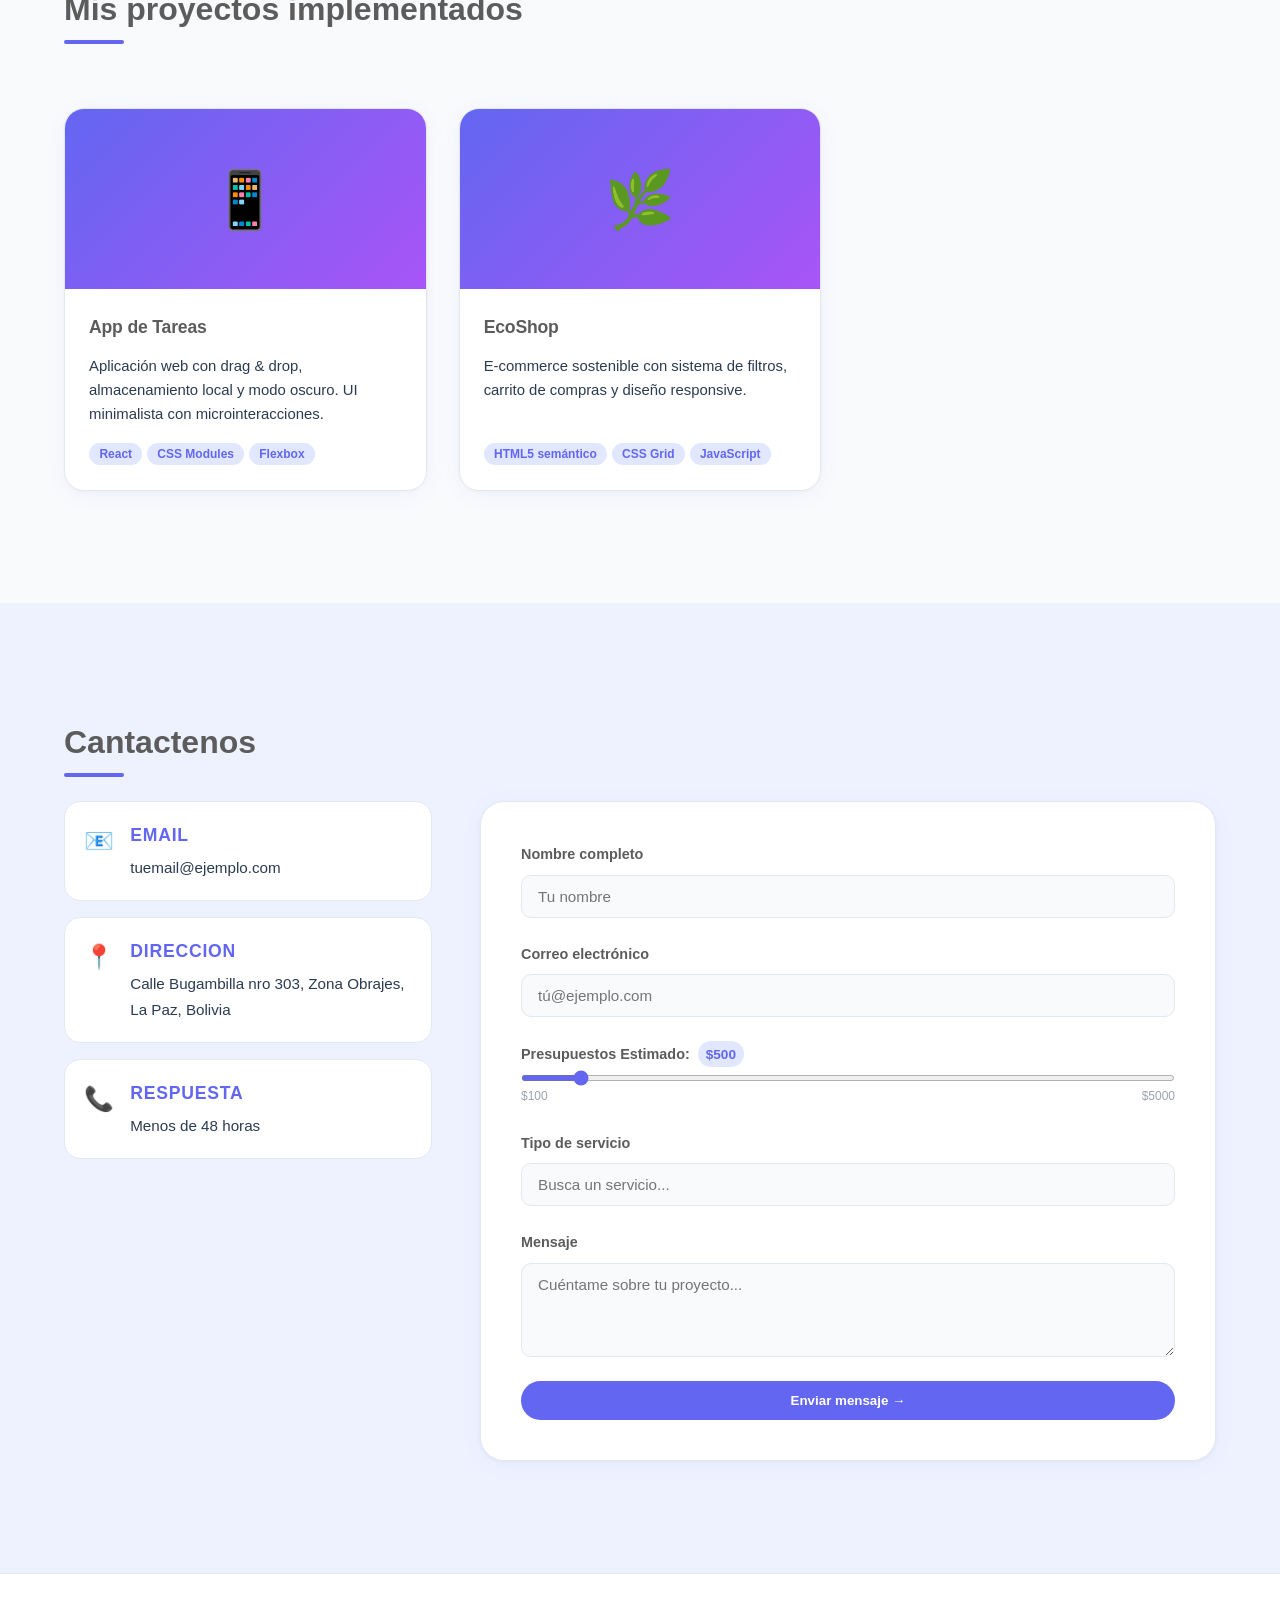
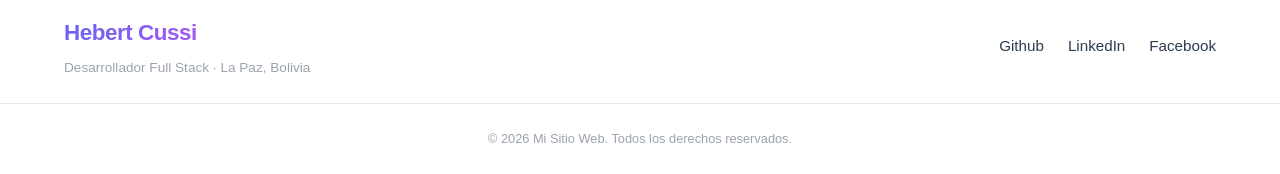
==== commit d1ea3e11: "Mejorar la estructura y estilos del portafolio: actualizaciones en HTML y CSS, optimización de metad" ====
--- a/Index.html
+++ b/Index.html
@@ -3,15 +3,19 @@
   <head>
     <meta charset="UTF-8" />    
     <meta name="viewport" content="width=device-width, initial-scale=1.0" />
+
     <!-- ✅ SEO & Open Graph Meta Tags -->
+    <title>Mi Portafolio</title>
     <meta name="description" content="Portafolio de Hebert Cussi, desarrollador de software especializado en aplicaciones web y móviles. Proyectos destacados, habilidades técnicas y contacto." />
     <meta name="keywords" content="Hebert Cussi, desarrollador, software, web, móviles, Nodejs, Php, Python, Java, JavaScript" />
     <meta name="author" content="Hebert Cussi Cuentas" />
+    
+    
     <meta property="og:title" content="Portafolio de Hebert Cussi" />
     <meta property="og:description" content="Descubre los proyectos y habilidades de Hebert Cussi, un apasionado desarrollador de software con experiencia en diversas tecnologías." />
     <meta property="og:type" content="website" />
     <meta property="og:url" content="https://hebertcussi.dev/" />    
-    <title>Mi Portafolio</title>
+    
 
     <link rel="stylesheet" href="assets/css/styles.css" />
   </head>
@@ -29,8 +33,7 @@
             </ul>
           </nav>
         </div>
-      </div>
-      <!-- <h1>Bienvenido a mi sitio web</h1>   -->
+      </div>      
     </header>
     <main>
       <section id="inicio" aria-label="Presentación">
@@ -40,20 +43,21 @@
             <h1>Hola, soy <br> <strong>Hebert Cussi</strong> </h1>
             <p> Desarrollador de Software y Analista Programador Universitario especializado en soluciones web modernas.</p>
             <div class="actions">
-              <a href="#servicios" class="btn bnt--primary">Ver proyectos</a>
+              <a href="#servicios" class="btn btn--primary">Ver proyectos</a>
               <a href="#contacto" class="btn btn--secondary">Contáctame</a>            
             </div>
-            <aside class="person-img" aria-hidden="true">
-              <div class="float-card card--a">React</div>
-              <div class="float-card card--b">Nodejs</div>
-              <div class="float-card card--c">Python</div>
-              <div class="avatar">
-                <div class="avatar-interior">HC</div>
-              </div>
-            </aside>
-        </div>
-      </section>
-      <section id="acercade">
+          </div>
+          <aside class="person-img" aria-hidden="true">
+            <div class="float-card card--a">React</div>
+            <div class="float-card card--b">Nodejs</div>
+            <div class="float-card card--c">Python</div>
+            <div class="avatar">
+              <div class="avatar-interior">HC</div>
+            </div>
+          </aside>
+        </div>
+      </section>
+      <section id="acercade" aria-label="Acerca de mí">
         <div class="container about">
           <h2>Acerca de mí</h2>
           <p>
@@ -64,6 +68,7 @@
           </p>
           <div class="skill-grid" >
             <article class="skill-card skill--backend">
+              <span class="skill-icon">⚙️</span>
               <h3>Backend</h3>
               <ul>
                 <li>Nodejs (nestjs, express)</li>
@@ -73,6 +78,7 @@
               </ul>
             </article>
             <article class="skill-card skill--frontend">
+              <span class="skill-icon">🎨</span>
               <h3>Frontend</h3>
               <ul>
                 <li>JavaScript/typescript</li>
@@ -82,6 +88,7 @@
               </ul>
             </article>
             <article class="skill-card skill--database">
+              <span class="skill-icon">🗄️</span>
               <h3>Base de Datos</h3>
               <ul>
                 <li>MySQL</li>
@@ -93,7 +100,7 @@
         </div>
       </section>
       <section id="servicios">
-        <div class="container">
+        <div class="container projects">
           <h2>Mis proyectos implementados</h2>
           <div class="projects-grid">
             <article class="project-card">
@@ -129,98 +136,102 @@
           </div>
         </div>
       </section>
-      <section id="contacto">
+      <section id="contacto" aria-label="Contacto">
         <div class="container contact">
           <h2 class="section-title">Cantactenos</h2>
-          <div class="contacto-info">
-            <div class="contacto-item">
-              <span class="contacto-icon">📧</span>
-              <div>
-                <strong>Email</strong>
-                <p>tuemail@ejemplo.com</p>
-              </div>
-            </div>
-            <div class="contacto-item">
-              <span class="contacto-icon">📍</span>
-              <div>
-                <strong>Direccion</strong>
-                <p>Calle Bugambilla nro 303, Zona Obrajes, La Paz, Bolivia</p>
-              </div>
-            </div>
-            <div class="contacto-item">
-              <span class="contacto-icon">📞</span>
-              <div>
-                <strong>Respuesta</strong>
-                <p>Menos de 48 horas</p>
-              </div>
-            </div>
-
-          </div>
-          <div class="contact-form">
-            <form action="#" method="post">
-              <div class="form-group">
-                <label for="nombre">Nombre completo</label>
-                <input
-                  type="text"
-                  id="nombre"
-                  name="nombre"
-                  required
-                  placeholder="Tu nombre"
-                />
-              </div>
-              <div class="form-group">
-                <label for="email">Correo electrónico</label>
-                <input
-                  type="email"
-                  id="email"
-                  name="email"
-                  required
-                  placeholder="tú@ejemplo.com"
-                />
-              </div>
-              <div class="form-group">
-                <label for="presupuesto">Presupuestos Estimado:</label>
-                <span class="rango-valor" id="rango-valor">$1,000 - $5,000</span>
-                <input
-                  type="range"
-                  id="presupuesto"
-                  name="presupuesto"
-                  min="1000"
-                  max="5000"
-                  step="500"
-                  value="3000"
-                />
-              </div>
-              <div class="form-group">
-                  <label for="servicio">Tipo de servicio</label>
+          <div class="contact-layout">
+            <div class="contact-info">
+              <div class="contacto-item">
+                <span class="contacto-icon">📧</span>
+                <div>
+                  <strong>Email</strong>
+                  <p>tuemail@ejemplo.com</p>
+                </div>
+              </div>
+              <div class="contacto-item">
+                <span class="contacto-icon">📍</span>
+                <div>
+                  <strong>Direccion</strong>
+                  <p>Calle Bugambilla nro 303, Zona Obrajes, La Paz, Bolivia</p>
+                </div>
+              </div>
+              <div class="contacto-item">
+                <span class="contacto-icon">📞</span>
+                <div>
+                  <strong>Respuesta</strong>
+                  <p>Menos de 48 horas</p>
+                </div>
+              </div>
+            </div>
+            <div class="contact-form">
+              <form action="#" method="post">
+                <div class="form-group">
+                  <label for="nombre">Nombre completo</label>
                   <input
-                    type="search"
-                    id="servicio"
-                    name="servicio"
-                    list="servicios-list"
-                    placeholder="Busca un servicio..."
+                    type="text"
+                    id="nombre"
+                    name="nombre"
+                    required
+                    placeholder="Tu nombre"
                   />
-                  <datalist id="servicios-list">
-                    <option value="Desarrollo Web Full Stack">
-                    <option value="API REST / Back-End">
-                    <option value="Diseño UI / Front-End">
-                    <option value="Base de Datos">
-                    <option value="Consultoría Técnica">
-                  </datalist>
-                </div>
-              <div class="form-group">
-                  <label for="mensaje">Mensaje</label>
-                <textarea
-                  id="mensaje"
-                  name="mensaje"
-                  rows="4"
-                  required
-                  placeholder="Cuéntame sobre tu proyecto..."
-                ></textarea>
-              </div>
-              <button type="submit" class="btn-submit">Enviar mensaje →</button>
-            </form>
-            <p >* Recibirás respuesta en menos de 48h.</p>
+                </div>
+                <div class="form-group">
+                  <label for="email">Correo electrónico</label>
+                  <input
+                    type="email"
+                    id="email"
+                    name="email"
+                    required
+                    placeholder="tú@ejemplo.com"
+                  />
+                </div>
+                <div class="form-group">
+                  <label for="presupuesto">Presupuestos Estimado:
+                    <span class="rango-valor" id="rango-valor">$500</span>
+                  </label>
+                  <input
+                    type="range"
+                    id="presupuesto"
+                    name="presupuesto"
+                    min="100"
+                    max="5000"
+                    step="100"
+                    value="500"
+                  />
+                  <div class="range-labels">
+                    <span>$100</span><span>$5000</span>
+                  </div>
+                </div>
+                <div class="form-group">
+                    <label for="servicio">Tipo de servicio</label>
+                    <input
+                      type="search"
+                      id="servicio"
+                      name="servicio"
+                      list="servicios-list"
+                      placeholder="Busca un servicio..."
+                    />
+                    <datalist id="servicios-list">
+                      <option value="Desarrollo Web Full Stack">
+                      <option value="API REST / Back-End">
+                      <option value="Diseño UI / Front-End">
+                      <option value="Base de Datos">
+                      <option value="Consultoría Técnica">
+                    </datalist>
+                  </div>
+                <div class="form-group">
+                    <label for="mensaje">Mensaje</label>
+                  <textarea
+                    id="mensaje"
+                    name="mensaje"
+                    rows="4"
+                    required
+                    placeholder="Cuéntame sobre tu proyecto..."
+                  ></textarea>
+                </div>
+                <button type="submit" class="btn-submit">Enviar mensaje →</button>
+              </form>
+            </div>
           </div>
         </div>
       </section>
@@ -237,7 +248,17 @@
           <a href="https://www.facebook.com/hebertcussi" target="_blank">Facebook</a>
         </nav>
       </div>
-      <p class="footer-copy">&copy; 2024 Mi Sitio Web. Todos los derechos reservados.</p>
+      <p class="footer-copy">&copy; 2026 Mi Sitio Web. Todos los derechos reservados.</p>
     </footer>
+    <script>
+      // Actualizar valor del range en tiempo real
+      const range = document.getElementById('presupuesto');
+      const val   = document.getElementById('rango-valor');
+      if (range && val) {
+        range.addEventListener('input', () => {
+          val.textContent = '$' + Number(range.value).toLocaleString();
+        });
+      }
+    </script>
   </body>
 </html>
--- a/assets/css/styles.css
+++ b/assets/css/styles.css
@@ -4,13 +4,14 @@
 :root {
     --bg-primary: #f8fafc;
     --bg-secondary: #ffffff;
-    --bg-tertiary: #70c0fd;
+    --bg-tertiary: #eef2ff;
     --text-primary: #5c5c5c;
     --text-secondary: #2b3b51;
     --accent: #6366f1;
     --accent-hover: #4f46e5;
     --border: #e2e8f0;
-    --card-shadow: 0 10px 25px -5px rgba(0, 0, 0, 0.05), 0 8px 10px -6px rgba(0, 0, 0, 0.02);
+    /* --card-shadow: 0 10px 25px -5px rgba(0, 0, 0, 0.05), 0 8px 10px -6px rgba(0, 0, 0, 0.02); */
+    --card-shadow: 0 4px 24px -4px rgba(99,102,241,0.08), 0 1px 4px rgba(0,0,0,0.04);
     --transition: all 0.3s cubic-bezier(0.4, 0, 0.2, 1);
 
     --accent-light: #e0e7ff;
@@ -25,6 +26,7 @@
   /* Espaciados */
   --section-py:    6rem;
   --gap:           2rem;
+
 }
 
 /* ============================================ */
@@ -33,20 +35,17 @@
 *,*::before, *::after {
     margin: 0;
     padding: 0;
-    box-sizing: border-box;
-    /* Modelo de caja consistente */
-}
+    box-sizing: border-box;/* Modelo de caja consistente */
+}
+
+html { scroll-behavior: smooth; }
 
 body {
     background-color: var(--bg-primary);
     color: var(--text-primary);
     font-family: var(--font-body);
-    line-height: 1.6;  
+    line-height: 1.7;  
     animation: pageFadeIn 0.6s ease both;
-}
-
-html {
-    scroll-behavior: smooth;
 }
 
 /* ✅ KEYFRAMES: Entrada de página */
@@ -59,6 +58,9 @@
 ul { list-style: none; }
 a { color: inherit; }
 
+/* ============================================================ */
+/* 3. CONTENEDOR                                                */
+/* ============================================================ */
 
 .container {
     max-width: 1200px;
@@ -67,53 +69,47 @@
     width: 100%;
 }
 
-/* ============================================ */
-/* 3. SELECTORES AVANZADOS                      */
-/* ============================================ */
-
-nav>ul {
-    list-style: none;
-    display: flex;
-    gap: 2rem;
-}
-
-.section-title {
-    position: relative;
-    display: inline-block;
-    margin-bottom: 2rem;
-    font-size: 2rem;
-}
-
-.section-title::after {
-    content: '';
-    position: absolute;
-    bottom: -8px;
-    left: 0;
-    width: 60px;
-    height: 4px;
-    background: var(--accent);
-    border-radius: 2px;
-}
 
 /* ============================================ */
 /* 4. HEADER Y NAVEGACIÓN (FLEXBOX)             */
 /* ============================================ */
 
 header {
-    background: var(--bg-secondary);
-    backdrop-filter: blur(8px);
-    border-bottom: 1px solid var(--border);
+    backdrop-filter: blur(12px);
+    -webkit-backdrop-filter: blur(12px);
+    /* border-bottom: 1px solid var(--border); */
     position: sticky;
     top: 0;
     z-index: 100;
-    
-    -webkit-backdrop-filter: blur(12px);
+    /* ✅ ANIMACIÓN: baja suavemente al cargar */
     animation: slideDown 0.5s ease both;
+
+    /* background: var(--bg-secondary);
+    border-bottom: 1px solid var(--border); */
 }
 
 @keyframes slideDown {
   from { transform: translateY(-100%); opacity: 0; }
   to   { transform: translateY(0);     opacity: 1; }
+}
+
+.navbar {
+    display: flex;
+    justify-content: space-between;
+    align-items: center;
+    padding: 1rem 0;
+    flex-wrap: wrap;
+    gap: 1rem;
+}
+
+.logo {
+    font-size: 1.4rem;
+    font-weight: 800;
+    background: linear-gradient(135deg, var(--accent), var(--accent-2));
+    -webkit-background-clip: text;
+    background-clip: text;
+    color: transparent;
+    letter-spacing: -0.02em;
 }
 
 nav ul {
@@ -129,32 +125,13 @@
     transition: var(--transition);
     padding: 0.5rem 0;
     border-bottom: 2px solid transparent;
+    font-size: 0.95rem;
 }
 
 nav ul li a:hover {
     color: var(--accent);
     border-bottom-color: var(--accent);
 }
-
-.navbar {
-    display: flex;
-    justify-content: space-between;
-    align-items: center;
-    padding: 1rem 0;
-    flex-wrap: wrap;
-    gap: 1rem;
-}
-
-.logo {
-    font-size: 1.5rem;
-    font-weight: 700;
-    color: transparent;
-    background: linear-gradient(135deg, var(--accent), #a855f7);
-    background-clip: text;
-    -webkit-background-clip: text;
-
-}
-
 /* ============================================ */
 /* 5. PERSON SECTION (FLEXBOX CENTRADO)           */
 /* ============================================ */
@@ -163,25 +140,20 @@
   overflow: hidden;
 }
 .person {
-    /* padding: 5rem 0 4rem;
-    text-align: center; */
     display: grid;
-    grid-template-columns: 1fr 1fr;   /* 2 columnas iguales */
+    grid-template-columns: 1fr 1fr;
     grid-template-areas: "content visual";
     align-items: center;
     gap: 4rem;
 }
 
+.person-img { grid-area: visual; }
 .person-content {
     /* display: flex;
     flex-direction: column;
     align-items: center;
     gap: 1.5rem; */
     grid-area: content;
-}
-
-.person-img {
-    grid-area: visual;
 }
 
 .person-badge {
@@ -207,7 +179,7 @@
 }
 
 .person h1 strong {
-    font-size: 3rem;
+    font-size: clamp(1.8rem, 4vw, 3rem);
     background: linear-gradient(135deg, var(--accent), #a855f7);
     color: transparent;
     background-clip: text;
@@ -306,10 +278,10 @@
     font-weight: 800;
     color: var(--accent)
 }
-/* ✅ KEYFRAMES: pulso */
-@keyframes pulse {
-  0%, 100% { box-shadow: 0 0 0 12px var(--accent-light); }
-  50%       { box-shadow: 0 0 0 20px rgba(99,102,241,0.08); }
+/* ✅ KEYFRAMES reutilizable */
+@keyframes fadeUp {
+  from { opacity: 0; transform: translateY(24px); }
+  to   { opacity: 1; transform: translateY(0); }
 }
 
 .float-card {
@@ -343,21 +315,89 @@
     animation-delay: 0.7s;
 }
 
-
-@keyframes pulse {
-  0%, 100% { box-shadow: 0 0 0 12px var(--accent-light); }
-  50%       { box-shadow: 0 0 0 20px rgba(99,102,241,0.08); }
-}
+/* ✅ KEYFRAMES: flotación */
+@keyframes float {
+  0%, 100% { transform: translateY(0); }
+  50%       { transform: translateY(-10px); }
+}
+
 
 /* ============================================ */
 /* 6. SECCIÓN HABILIDADES (FLEXBOX wrap)        */
 /* ============================================ */
+#acercade {
+  padding: var(--section-py) 0;
+  background: var(--bg-tertiary);
+}
+
 .about {
-    display: flex;
+    /* display: grid;
     flex-direction: column;
     align-items: center;
-    gap: 40px;
-}
+    gap: 40px; */
+    display: grid;
+    grid-template-columns: 1fr;
+    grid-template-areas:
+    "header"
+    "bio"
+    "skills";
+    gap: 2.5rem;
+}
+
+.skills-grid                 { grid-area: skills; }
+
+.skill-grid{
+    display: grid;
+    grid-template-columns: repeat(auto-fill, minmax(220px, 1fr)); 
+    gap: 1.5rem;
+    /* max-width: 600px;
+    width: 100%;     
+    margin: 0 auto; */
+ }
+
+.skill-card{
+    background: var(--bg-secondary);
+    border-radius: 20px;
+    padding: 1.8rem 1.5rem;
+    text-align: center;
+    border: 1px solid var(--border);
+    box-shadow: var(--card-shadow);
+    transition: var(--transition);
+    animation: faceUP 0.6s ease both;
+ }
+
+.skill-card:nth-child(1) { animation-delay: 0.1s; }
+.skill-card:nth-child(2) { animation-delay: 0.2s; }
+.skill-card:nth-child(3) { animation-delay: 0.3s; }
+
+.skill-card:hover {
+    transform: translateY(-6px) scale(1.01);
+    box-shadow: 0 16px 32px -8px rgba(99, 102, 241, 0.2);
+    border-color: var(--accent);
+}
+
+.skill-icon {
+  font-size: 2rem;
+  display: block;
+  margin-bottom: 0.8rem;
+}
+.skill-card h3{
+    font-size: 1.1rem;
+    font-weight: 700;
+    color: var(--accent);
+    margin-bottom: 0.8rem;
+}
+
+.skill-card li{
+    color: var(--text-secondary);
+    font-size: 0.95rem;
+    margin-bottom: 0.5rem;
+    padding: 0.25rem 0;
+    border-bottom: 1px solid var(--border);
+}
+.skill--backend h3  { color: #6366f1; }
+.skill--frontend h3 { color: #a855f7; }
+.skill--database h3       { color: #06b6d4; }
 
 .about h2 {
     position: relative;
@@ -408,61 +448,19 @@
 }
  */
 
- .skill-grid{
-    display: grid;
-    grid-template-columns: repeat(auto-fill, minmax(220px, 1fr)); 
-    gap: 1.5rem;
-    max-width: 600px;
-    width: 100%;
-     /* Centrado horizontal */
-     margin: 0 auto;
- }
-
- .skill-card{
-    background: var(--bg-secondary);
-    border-radius: 20px;
-    padding: 1.5rem;
-    text-align: center;
-    border: 1px solid var(--border);
-    box-shadow: var(--card-shadow);
-    transition: var(--transition);
-    animation: faceUP 0.6s ease both;
- }
-
-.skill-card:hover {
-    transform: translateY(-8px);
-    box-shadow: 0 20px 30px -12px rgba(0, 0, 0, 0.2);
-}
-
-.skill-card h3{
-    font-size: 1.1rem;
-    font-weight: 700;
-    color: var(--accent);
-    margin-bottom: 0.8rem;
-}
-
-.skill-card li{
-    color: var(--text-secondary);
-    font-size: 0.95rem;
-    margin-bottom: 0.5rem;
-    padding: 0.25rem 0;
-    border-bottom: 1px solid var(--border);
-}
-.skill--backend h3  { color: #6366f1; }
-.skill--frontend h3 { color: #a855f7; }
-.skill--database h3       { color: #06b6d4; }
-
 /* ============================================ */
 /* 7. SECCIÓN PROYECTOS O CURSOS (FLEXBOX + GRID)        */
 /* ============================================ */
-
+#servicios {
+  padding: var(--section-py) 0;
+}
 
 .projects-grid {
-    display: flex;
-    flex-wrap: wrap;
-    gap: 2rem;
-    justify-content: center;
-    margin: 2rem 0;
+  display: grid;
+  /* ✅ Columnas flexibles: se adaptan solas sin media queries */
+  grid-template-columns: repeat(auto-fill, minmax(300px, 1fr));
+  gap: var(--gap);
+  margin-top: 2.5rem;
 }
 
 /* Tarjetas con modelo de caja claro */
@@ -471,68 +469,144 @@
     border-radius: 20px;
     overflow: hidden;
     box-shadow: var(--card-shadow);
+    border: 1px solid var(--border);
+    display: grid;
+    grid-template-rows: 180px 1fr;   /* ✅ Grid interno: imagen fija + info flexible */
     transition: var(--transition);
-    flex: 1 1 300px;
-    max-width: 350px;
-    border: 1px solid var(--border);
+  
 }
 
 .project-card:hover {
     transform: translateY(-8px);
-    box-shadow: 0 20px 30px -12px rgba(0, 0, 0, 0.2);
+    box-shadow: 0 24px 40px -12px rgba(99,102,241,0.2);
 }
 
 .project-img {
     background: linear-gradient(135deg, #6366f1, #a855f7);
-    height: 180px;
     display: flex;
     align-items: center;
     justify-content: center;
-    font-size: 3rem;
+    font-size: 3.5rem;
+    transition: var(--transition)
+}
+
+.project-card:hover .project-img {
+  /* ✅ TRANSFORM: escala la imagen al pasar el cursor */
+  transform: scale(1.05);
 }
 
 .project-info {
     padding: 1.5rem;
+    display: flex;
+    flex-direction: column;    /* Flexbox interno */
+    gap: 0.75rem;
 }
 
 .project-info h3 {
-    margin-bottom: 0.5rem;
+    font-size: 1.1rem;
+    font-weight: 700;
+    letter-spacing: -0.01em;
 }
 
 .project-info p {
     color: var(--text-secondary);
+    font-size: 0.93rem;
+    line-height: 1.6;
+    flex: 1;
+}
+
+.project-tags {
+  display: flex;
+  flex-wrap: wrap;
+  gap: 0.4rem;
+  margin-top: auto;
+}
+
+.tech-badge {
+   background: var(--accent-light);
+  color: var(--accent);
+  padding: 0.25rem 0.65rem;
+  border-radius: 20px;
+  font-size: 0.75rem;
+  font-weight: 600;
+}
+
+.projects h2 {
+    position: relative;
+    display: inline-block;
+    margin-bottom: 2rem;
+    font-size: 2rem;
+}
+
+.projects h2::after {
+    content: '';
+    position: absolute;
+    bottom: -8px;
+    left: 0;
+    width: 60px;
+    height: 4px;
+    background: var(--accent);
+    border-radius: 2px;
+}
+
+/* ============================================ */
+/* 8. SECCIÓN CONTACTO (FORMULARIO)             */
+/* ============================================ */
+
+#contacto {
+  padding: var(--section-py) 0;
+  background: var(--bg-tertiary);
+}
+
+.contact-layout {
+  display: grid;
+  grid-template-columns: 1fr 2fr;   /* info 1/3, form 2/3 */
+  grid-template-areas: "info form";
+  gap: 3rem;
+  align-items: start;
+}
+.contact-info { grid-area: info; }
+.contact-form  { grid-area: form; }
+
+.contacto-item{
+    display: flex;
+    align-items: flex-start;
+    gap: 1rem;
+    padding: 1.2rem;
+    background: var(--bg-secondary);
+    border-radius: 16px;
+    border: 1px solid var(--border);
+    margin-bottom: 1rem;
+    transition: var(--transition);
+}
+.contacto-item:hover {
+    transform: translateX(6px);
+    border-color: var(--accent);
+}
+.contacto-icon{
+    font-size:1.5rem;
+    flex-shrink: 0;
+}
+.contacto-item strong{
+    display: block;    
+    font-size: 1.1rem;
+    font-weight: 700;    
+    color: var(--accent);
+    margin-bottom: 0.25rem;
+    text-transform: uppercase;
+    letter-spacing: 0.05rem;
+}
+.contacto-item p{
+    color: var(--text-secondary);
     font-size: 0.95rem;
-    margin-bottom: 1rem;
-}
-
-.tech-badge {
-    display: inline-block;
-    background: var(--border);
-    padding: 4px 10px;
-    border-radius: 20px;
-    font-size: 0.75rem;
-    margin-right: 0.5rem;
-    margin-bottom: 0.5rem;
-    color: var(--text-primary);
-}
-
-/* ============================================ */
-/* 8. SECCIÓN CONTACTO (FORMULARIO)             */
-/* ============================================ */
+}
+
 .contact-form {
     background: var(--bg-secondary);
-    padding: 2rem;
+    padding: 2.5rem;
     border-radius: 24px;
     border: 1px solid var(--border);
-    max-width: 800px;
-    margin: 2rem auto;
-}
-
-.contact-form p {
-    margin-top: 1rem;
-    font-size: 0.8rem;
-    text-align: center;
-    color: var(--text-secondary);
+    box-shadow: var(--card-shadow);
 }
 
 .form-group {
@@ -542,18 +616,53 @@
 }
 
 label {
-    display: block;
+    font-size: 0.9rem;
+    font-weight: 600;
+    color: var(--text-primary);
     margin-bottom: 0.5rem;
-    font-weight: 500;
+    display: flex;
+    align-items: center;
+    gap: 0.5rem;
+}
+
+.rango-valor {
+  background: var(--accent-light);
+  color: var(--accent);
+  padding: 0.1rem 0.5rem;
+  border-radius: 20px;
+  font-size: 0.85rem;
+  font-weight: 700;
 }
 
 input,
 textarea {
-    padding: 0.75rem;
-    border: 1px solid var(--border);
-    border-radius: 8px;
-    font-size: 1rem;
-    transition: var(--transition);
+    padding: 0.75rem 1rem;
+  border: 1.5px solid var(--border);
+  border-radius: 10px;
+  font-size: 0.95rem;
+  font-family: var(--font-body);
+  background: var(--bg-primary);
+  color: var(--text-primary);
+  transition: var(--transition);
+  width: 100%;;
+}
+
+
+input[type="range"] {
+  padding: 0;
+  border: none;
+  background: none;
+  accent-color: var(--accent);
+  cursor: pointer;
+  height: 6px;
+}
+
+.range-labels {
+  display: flex;
+  justify-content: space-between;
+  font-size: 0.75rem;
+  color: var(--text-muted);
+  margin-top: 0.3rem;
 }
 
 input:focus,
@@ -561,6 +670,7 @@
     border-color: var(--accent);
     outline: none;
     box-shadow: 0 0 0 3px rgba(99, 102, 241, 0.2);
+    transform: scaleX(1.005);
 }
 
 .btn-submit {
@@ -583,58 +693,36 @@
     transform: translateY(-3px);
     box-shadow: 0 10px 20px -5px rgba(99, 102, 241, 0.4);
 }
-
-.contacto-info{
-    grid-area: info;
-}
-.contact-form {
-    grid-area: form;
-}
-
-.contacto-item{
-    display: flex;
-    align-items: flex-start;
-    gap: 1rem;
-    padding: 1.2rem;
+.btn-submit:active {
+  transform: translateY(0) scale(0.98);
+}
+
+.contact h2 {
+    position: relative;
+    display: inline-block;
+    margin-bottom: 2rem;
+    font-size: 2rem;
+}
+
+.contact h2::after {
+    content: '';
+    position: absolute;
+    bottom: -8px;
+    left: 0;
+    width: 60px;
+    height: 4px;
+    background: var(--accent);
+    border-radius: 2px;
+}
+/* ============================================ */
+/* 9. FOOTER (FLEXBOX)                          */
+/* ============================================ */
+
+footer {
     background: var(--bg-secondary);
-    border-radius: 16px;
-    border: 1px solid var(--border);
-    margin-bottom: 1rem;
-    transition: var(--transition);
-}
-.contacto-item:hover {
-    transform: translateX(6px);
-    border-color: var(--accent);
-}
-.contacto-icon{
-    font-size:1.5rem;
-    flex-shrink: 0;
-}
-.contacto-item strong{
-    display: block;    
-    font-size: 1.1rem;
-    font-weight: 700;    
-    color: var(--accent);
-    margin-bottom: 0.25rem;
-    text-transform: uppercase;
-    letter-spacing: 0.05rem;
-}
-.contacto-item p{
-    color: var(--text-secondary);
-    font-size: 0.95rem;
-}
-
-/* ============================================ */
-/* 9. FOOTER (FLEXBOX)                          */
-/* ============================================ */
-
-footer {
-    text-align: center;
-    padding: 2rem 0;
-    background: var(--bg-secondary);
-    color: var(--text-secondary);
-    margin-top: 4rem;
-    border-top: 1px solid var(--border);
+  border-top: 1px solid var(--border);
+  padding: 2.5rem 0 1.5rem;
+  margin-top: 0;
 }
 
 /*.social-links {
@@ -709,4 +797,260 @@
   color: var(--text-muted);
   padding-top: 1.5rem;
   border-top: 1px solid var(--border);
-}+}
+
+
+/* ============================================================ */
+/* 12. ✅ RESPONSIVE DESIGN – MOBILE FIRST                      */
+/*     Base = móvil → se amplía con min-width                   */
+/* ============================================================ */
+
+/* --- Móvil (< 480px): base, sin media queries extra ---------- */
+/* Todo el CSS de arriba ya es simple y apilado cuando grid
+   colapsa a 1 columna en pantallas pequeñas.                   */
+
+
+/* --- Tablets (≥ 640px) --------------------------------------- */
+@media (min-width: 640px) {
+  .skills-grid {
+    grid-template-columns: repeat(2, 1fr);
+  }
+}
+
+
+/* --- Laptops (≥ 768px) --------------------------------------- */
+@media (min-width: 768px) {
+  .about-grid {
+    grid-template-columns: 1fr 2fr;
+    grid-template-areas:
+      "header header"
+      "bio    bio"
+      "skills skills";
+  }
+
+  /* ✅ CSS Grid: contacto en 2 columnas a partir de tablet */
+  .contact-layout {
+    grid-template-columns: 1fr 2fr;
+  }
+}
+
+
+/* --- Desktops (≥ 1024px) ------------------------------------- */
+@media (min-width: 1024px) {
+  .hero-grid {
+    grid-template-columns: 1.1fr 0.9fr;
+    gap: 5rem;
+  }
+
+  .skills-grid {
+    grid-template-columns: repeat(3, 1fr);
+  }
+
+  .footer-grid {
+    grid-template-columns: 1fr auto;
+  }
+}
+
+
+/* --- Pantallas grandes (≥ 1280px) ---------------------------- */
+@media (min-width: 1280px) {
+  :root { --section-py: 7rem; }
+
+  .projects-grid {
+    grid-template-columns: repeat(3, 1fr);
+  }
+}
+
+
+/* ============================================================ */
+/* 13. ✅ RESPONSIVE: COLAPSO MOBILE (max-width)                */
+/* ============================================================ */
+@media (max-width: 767px) {
+  /* Hero: apila columnas en móvil */
+  .hero-grid {
+    grid-template-columns: 1fr;
+    grid-template-areas:
+      "content"
+      "visual";
+    gap: 3rem;
+    text-align: center;
+  }
+
+  .hero-actions {
+    justify-content: center;
+  }
+
+  .hero-content p { margin-inline: auto; }
+
+  .hero-visual {
+    height: 220px;
+  }
+
+  /* Contacto: apila en móvil */
+  .contact-layout {
+    grid-template-columns: 1fr;
+    grid-template-areas:
+      "form"
+      "info";
+  }
+
+  /* Footer apilado */
+  .footer-grid {
+    grid-template-columns: 1fr;
+    text-align: center;
+  }
+  .social-links {
+    justify-content: center;
+  }
+}
+
+
+/* ============================================================ */
+/* 14. ✅ ANIMACIONES @keyframes ADICIONALES                    */
+/* ============================================================ */
+
+/* Rotación suave para elementos decorativos */
+@keyframes rotateSlow {
+  from { transform: rotate(0deg); }
+  to   { transform: rotate(360deg); }
+}
+
+/* Shimmer / brillo de carga */
+@keyframes shimmer {
+  0%   { background-position: -200% center; }
+  100% { background-position:  200% center; }
+}
+
+/* Shake para feedback de error en form */
+@keyframes shake {
+  0%, 100% { transform: translateX(0); }
+  20%       { transform: translateX(-6px); }
+  40%       { transform: translateX(6px); }
+  60%       { transform: translateX(-4px); }
+  80%       { transform: translateX(4px); }
+}
+
+/* Aplicar shake si un input requerido está vacío al enviar */
+input:invalid:not(:placeholder-shown),
+textarea:invalid:not(:placeholder-shown) {
+  border-color: #f87171;
+  animation: shake 0.4s ease;
+}
+
+
+/* ============================================================ */
+/* 15. ✅ UTILITY: SCROLL REVEAL (sin JS, usando animation-delay)*/
+/* ============================================================ */
+.section-header,
+.about-bio,
+.project-card,
+.contact-item {
+  animation: fadeUp 0.6s ease both;
+}
+
+/* Efecto hover en tarjetas de proyectos: brillo degradado */
+.project-card::before {
+  content: '';
+  position: absolute;
+  inset: 0;
+  border-radius: 20px;
+  background: linear-gradient(
+    135deg,
+    rgba(99,102,241,0.06) 0%,
+    transparent 60%
+  );
+  opacity: 0;
+  transition: opacity 0.3s ease;
+  pointer-events: none;
+}
+.project-card { position: relative; }
+.project-card:hover::before { opacity: 1; }
+
+/* ============================================ */
+/* 10. RESPONSIVE — MEDIA QUERIES               */
+/* ============================================ */
+
+/* Tablet: <= 900px */
+@media (max-width: 900px) {
+  .person {
+    grid-template-columns: 1fr;
+    grid-template-areas:
+      "content"
+      "visual";
+    gap: 2.5rem;
+    text-align: center;
+  }
+
+  .person p {
+    margin-left: auto;
+    margin-right: auto;
+  }
+
+  .actions {
+    justify-content: center;
+  }
+
+  .person-img {
+    height: 260px;
+  }
+
+  .contact-layout {
+    grid-template-columns: 1fr;
+    grid-template-areas:
+      "info"
+      "form";
+    gap: 2rem;
+  }
+
+  .footer-grid {
+    grid-template-columns: 1fr;
+    text-align: center;
+  }
+
+  .social-links {
+    justify-content: center;
+  }
+}
+
+/* Móvil: <= 600px */
+@media (max-width: 600px) {
+  :root {
+    --section-py: 3.5rem;
+  }
+
+  .navbar {
+    flex-direction: column;
+    align-items: flex-start;
+    gap: 0.75rem;
+  }
+
+  nav ul {
+    gap: 1rem;
+    flex-wrap: wrap;
+  }
+
+  .person-img {
+    height: 220px;
+  }
+
+  /* Ocultar float-cards en móvil para evitar superposición */
+  .float-card {
+    display: none;
+  }
+
+  .skill-grid {
+    grid-template-columns: 1fr;
+  }
+
+  .projects-grid {
+    grid-template-columns: 1fr;
+  }
+
+  .contact-form {
+    padding: 1.5rem;
+  }
+
+  .contact-layout {
+    gap: 1.5rem;
+  }
+}
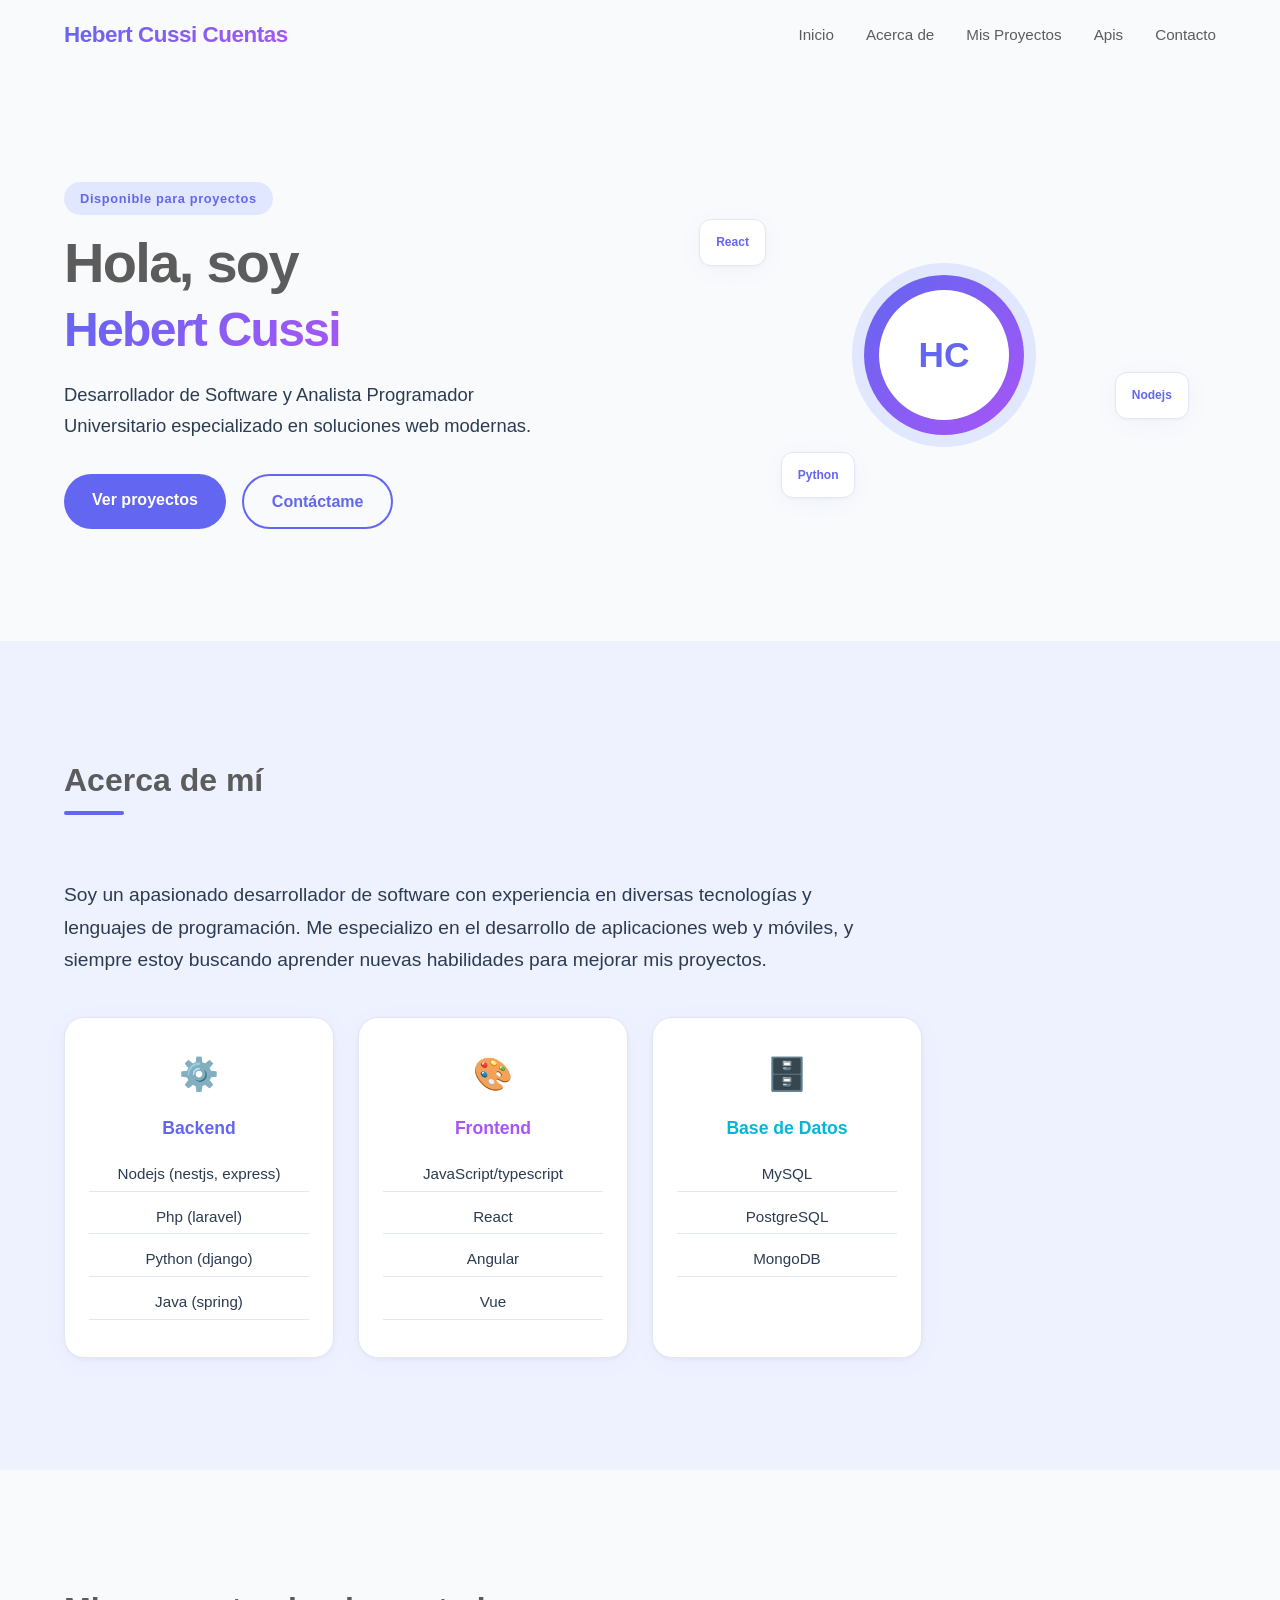
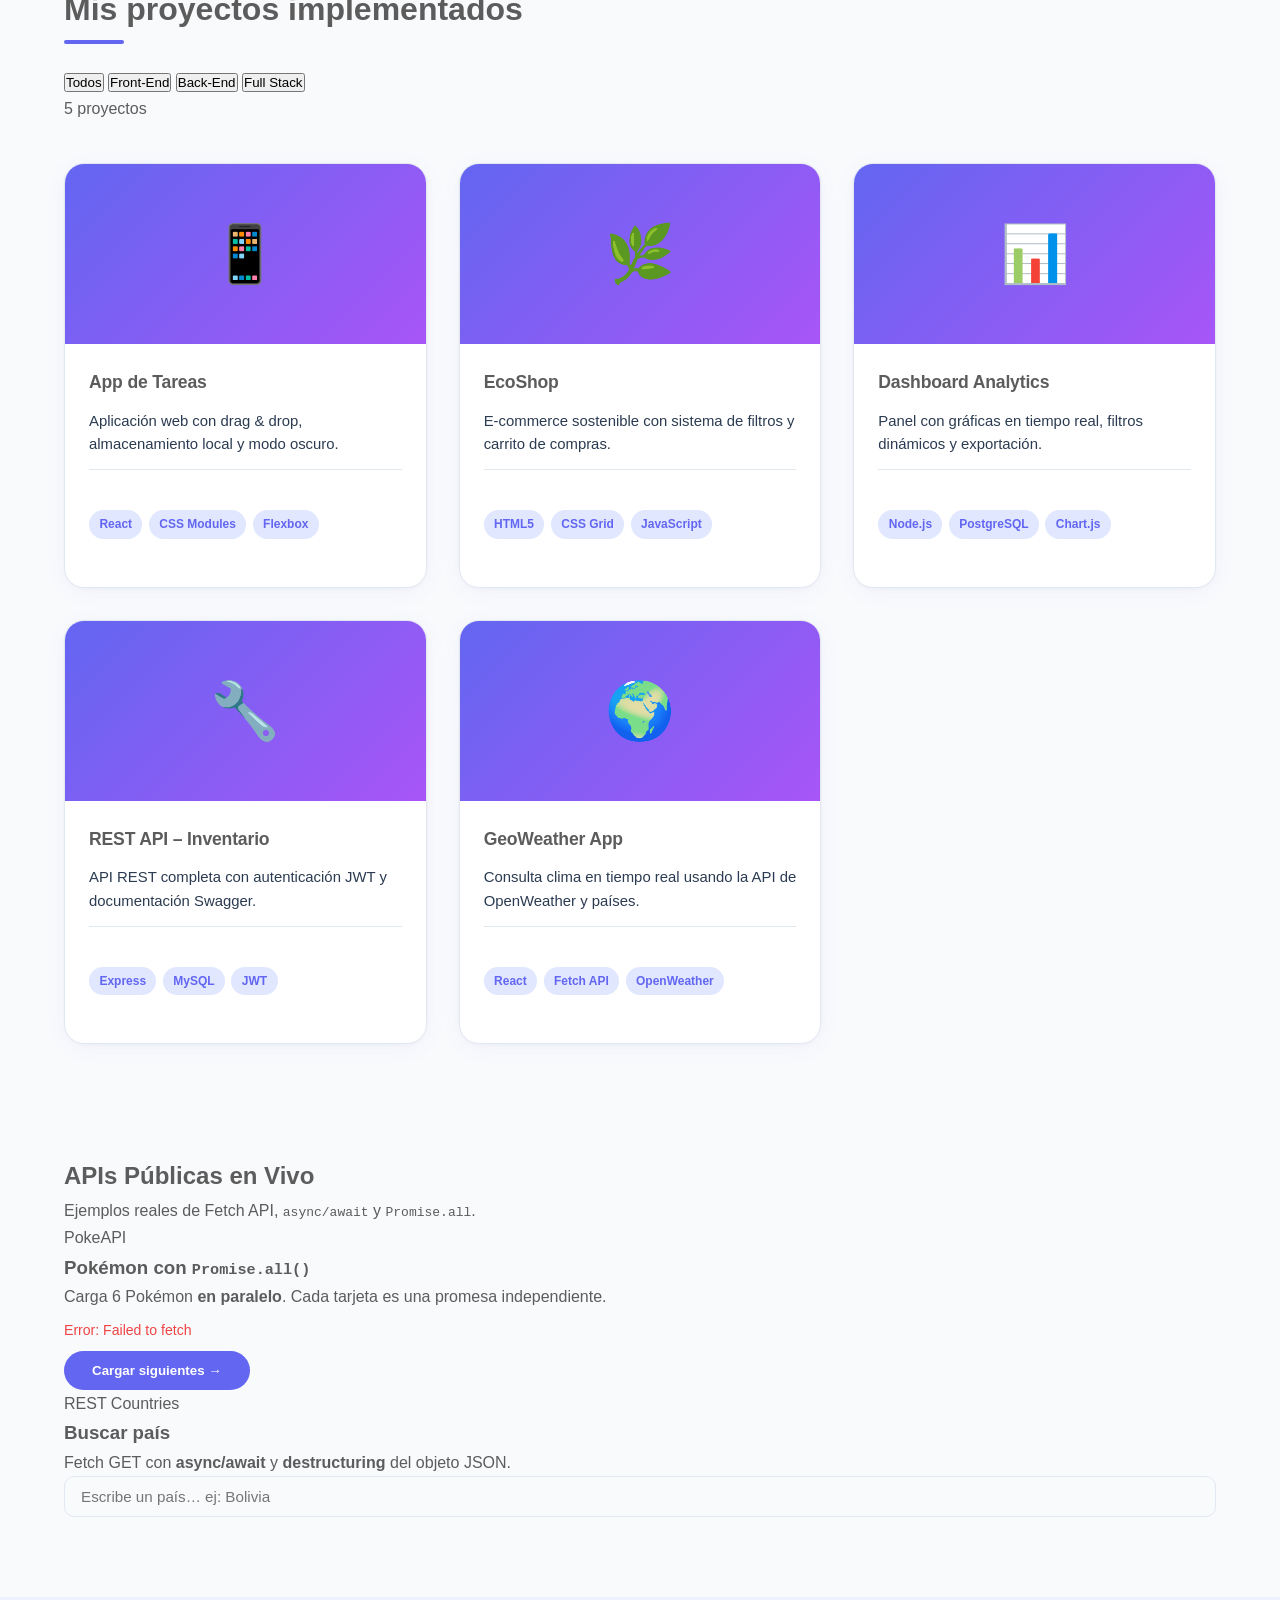
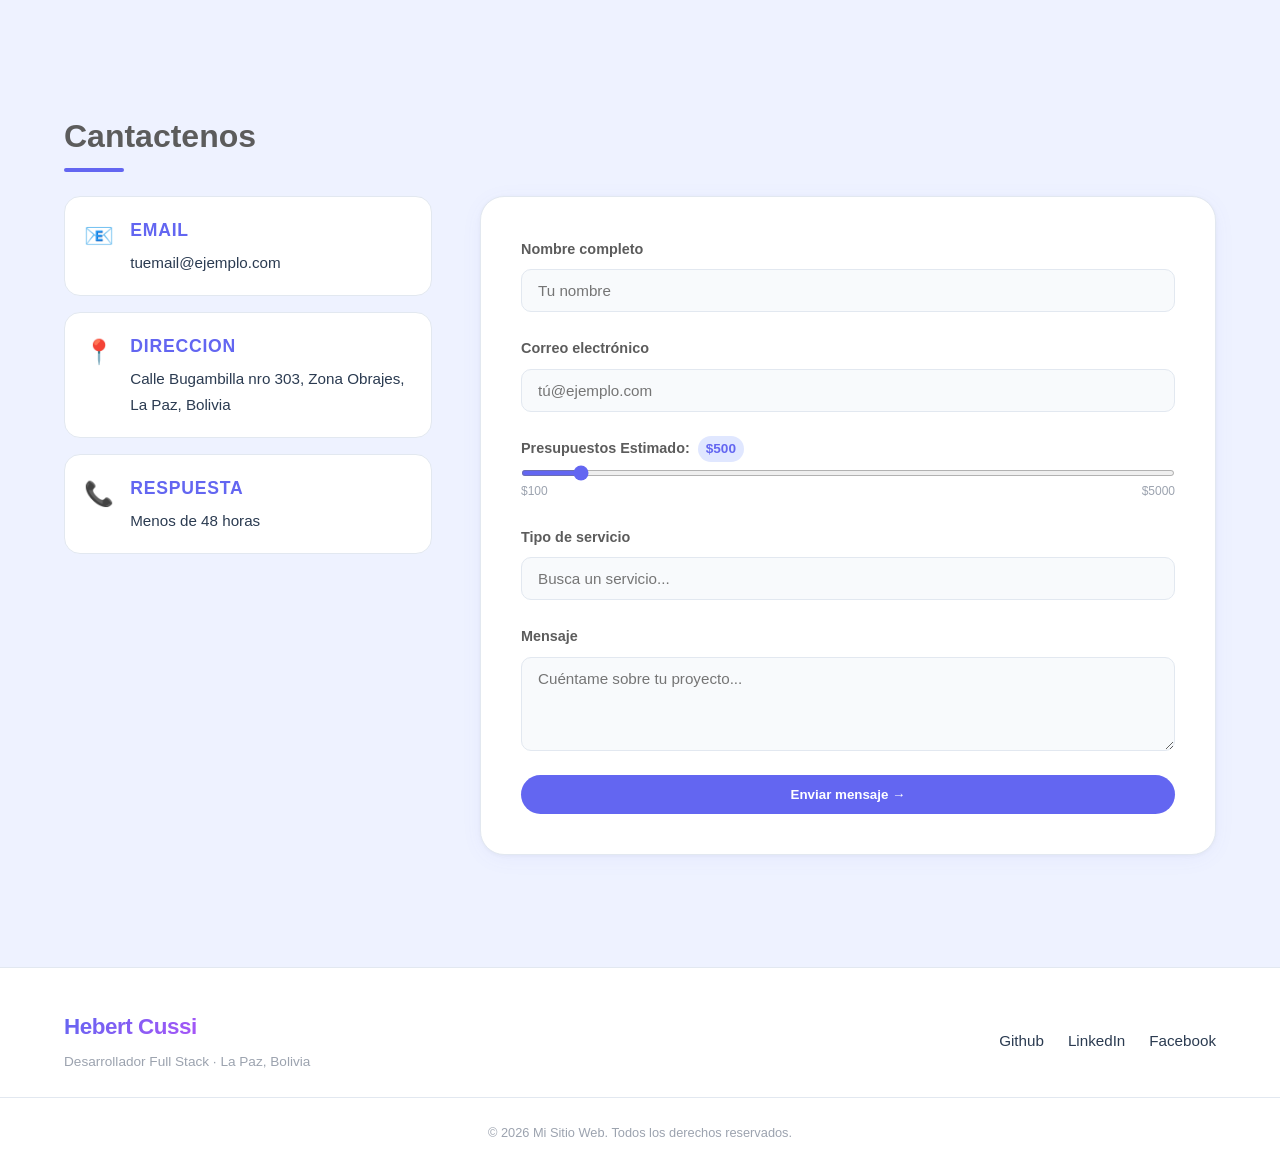
==== commit 5125ad58: "cambios realizados en la sesion 3" ====
--- a/Index.html
+++ b/Index.html
@@ -29,6 +29,7 @@
               <li><a href="#inicio">Inicio</a></li>
               <li><a href="#acercade">Acerca de</a></li>
               <li><a href="#servicios">Mis Proyectos</a></li>
+              <li><a href="#apis">Apis</a></li>
               <li><a href="#contacto">Contacto</a></li>
             </ul>
           </nav>
@@ -102,8 +103,15 @@
       <section id="servicios">
         <div class="container projects">
           <h2>Mis proyectos implementados</h2>
-          <div class="projects-grid">
-            <article class="project-card">
+          <div class="filter-bar" role="group" aria-label="Filtrar proyectos">
+            <button class="filter-btn active" data-filter="all">Todos</button>
+            <button class="filter-btn" data-filter="frontend">Front-End</button>
+            <button class="filter-btn" data-filter="backend">Back-End</button>
+            <button class="filter-btn" data-filter="fullstack">Full Stack</button>
+          </div>
+          <p class="projects-meta"><span id="project-count"></span></p>
+          <div class="projects-grid" id="projects-grid">
+            <!-- <article class="project-card">
               <div class="project-img">📱</div>
               <div class="project-info">
                 <h3>App de Tareas</h3>
@@ -132,10 +140,54 @@
                   <span class="tech-badge">JavaScript</span>
                 </div>
               </div>
-            </article>
-          </div>
-        </div>
-      </section>
+            </article> -->
+          
+          </div>
+        </div>
+      </section>
+        
+      <section id="apis" aria-label="Consumo de APIs públicas">
+        <div class="container">
+          <header class="section-header">
+            <h2>APIs Públicas en Vivo</h2>
+            <p>Ejemplos reales de Fetch API, <code>async/await</code> y <code>Promise.all</code>.</p>
+          </header>
+
+          <div class="apis-grid">
+
+            <!-- ✅ Sesión 4: PokeAPI – 6 peticiones en paralelo con Promise.all -->
+            <div class="api-panel" id="poke-section">
+              <div class="api-panel__header">
+                <span class="api-badge">PokeAPI</span>
+                <h3>Pokémon con <code>Promise.all()</code></h3>
+                <p>Carga 6 Pokémon <strong>en paralelo</strong>. Cada tarjeta es una promesa independiente.</p>
+              </div>
+              <div id="poke-grid" class="poke-grid"></div>
+              <button id="poke-next" class="btn btn--outline btn--sm">Cargar siguientes →</button>
+            </div>
+
+            <!-- ✅ Sesión 4: REST Countries – Fetch GET + destructuring de respuesta -->
+            <div class="api-panel">
+              <div class="api-panel__header">
+                <span class="api-badge">REST Countries</span>
+                <h3>Buscar país</h3>
+                <p>Fetch GET con <strong>async/await</strong> y <strong>destructuring</strong> del objeto JSON.</p>
+              </div>
+              <div class="country-search-box">
+                <input
+                  type="search"
+                  id="country-search"
+                  placeholder="Escribe un país… ej: Bolivia"
+                  aria-label="Buscar país"
+                />
+              </div>
+              <div id="country-result" class="country-result"></div>
+            </div>
+
+          </div>
+        </div>
+      </section>
+      
       <section id="contacto" aria-label="Contacto">
         <div class="container contact">
           <h2 class="section-title">Cantactenos</h2>
@@ -260,5 +312,6 @@
         });
       }
     </script>
+    <script src="assets/js/app.js"></script>
   </body>
 </html>
--- a/assets/css/styles.css
+++ b/assets/css/styles.css
@@ -1054,3 +1054,121 @@
     gap: 1.5rem;
   }
 }
+
+
+.poke-grid {
+  display: grid;
+  grid-template-columns: repeat(3, 1fr);
+  gap: 0.75rem;
+}
+
+.poke-card {
+  background: var(--bg-tertiary);
+  border: 1px solid var(--border);
+  border-radius: 14px;
+  padding: 0.75rem 0.5rem;
+  text-align: center;
+  transition: var(--transition);
+  animation: fadeUp 0.4s ease both;
+}
+.poke-card:hover {
+  transform: translateY(-4px) scale(1.03);
+  box-shadow: var(--card-shadow);
+  border-color: var(--accent);
+}
+.poke-card img {
+  width: 64px;
+  height: 64px;
+  object-fit: contain;
+  margin: 0 auto;
+  image-rendering: crisp-edges;
+}
+.poke-name {
+  font-size: 0.78rem;
+  font-weight: 700;
+  text-transform: capitalize;
+  color: var(--text-primary);
+  margin-top: 0.3rem;
+}
+.poke-type {
+  display: inline-block;
+  font-size: 0.65rem;
+  font-weight: 700;
+  text-transform: uppercase;
+  letter-spacing: 0.05em;
+  padding: 0.15rem 0.5rem;
+  border-radius: 20px;
+  margin-top: 0.25rem;
+  background: var(--accent-light);
+  color: var(--accent);
+}
+
+/* Tipos de Pokémon con colores propios */
+.poke--fire   { border-color: #f97316; } .poke--fire .poke-type   { background: #fff7ed; color: #c2410c; }
+.poke--water  { border-color: #3b82f6; } .poke--water .poke-type  { background: #eff6ff; color: #1d4ed8; }
+.poke--grass  { border-color: #22c55e; } .poke--grass .poke-type  { background: #f0fdf4; color: #15803d; }
+.poke--poison { border-color: #a855f7; } .poke--poison .poke-type { background: #faf5ff; color: #7e22ce; }
+.poke--flying { border-color: #06b6d4; } .poke--flying .poke-type { background: #ecfeff; color: #0e7490; }
+.poke--bug    { border-color: #84cc16; } .poke--bug .poke-type    { background: #f7fee7; color: #4d7c0f; }
+
+
+/* ── REST Countries ─────────────────────────────────────────── */
+.country-search-box input {
+  width: 100%;
+  padding: 0.7rem 1rem;
+  border: 1.5px solid var(--border);
+  border-radius: 10px;
+  font-size: 0.95rem;
+  font-family: var(--font-body);
+  background: var(--bg-primary);
+  color: var(--text-primary);
+  transition: var(--transition);
+}
+.country-search-box input:focus {
+  border-color: var(--accent);
+  outline: none;
+  box-shadow: 0 0 0 3px rgba(99,102,241,0.12);
+}
+
+.country-result { min-height: 80px; }
+.country-card {
+  display: flex;
+  align-items: center;
+  gap: 1rem;
+  background: var(--bg-tertiary);
+  border: 1px solid var(--border);
+  border-radius: 12px;
+  padding: 1rem;
+  animation: fadeUp 0.3s ease both;
+}
+.country-flag {
+  width: 72px;
+  height: 48px;
+  object-fit: cover;
+  border-radius: 6px;
+  border: 1px solid var(--border);
+  flex-shrink: 0;
+}
+.country-info h4 {
+  font-weight: 700;
+  font-size: 1rem;
+  margin-bottom: 0.3rem;
+  color: var(--text-primary);
+}
+.country-info p {
+  font-size: 0.83rem;
+  color: var(--text-secondary);
+  line-height: 1.6;
+}
+
+.loading-text {
+  font-size: 0.88rem;
+  color: var(--text-muted);
+  font-style: italic;
+  padding: 0.5rem 0;
+}
+.error-text {
+  font-size: 0.88rem;
+  color: #ef4444;
+  padding: 0.5rem 0;
+}
